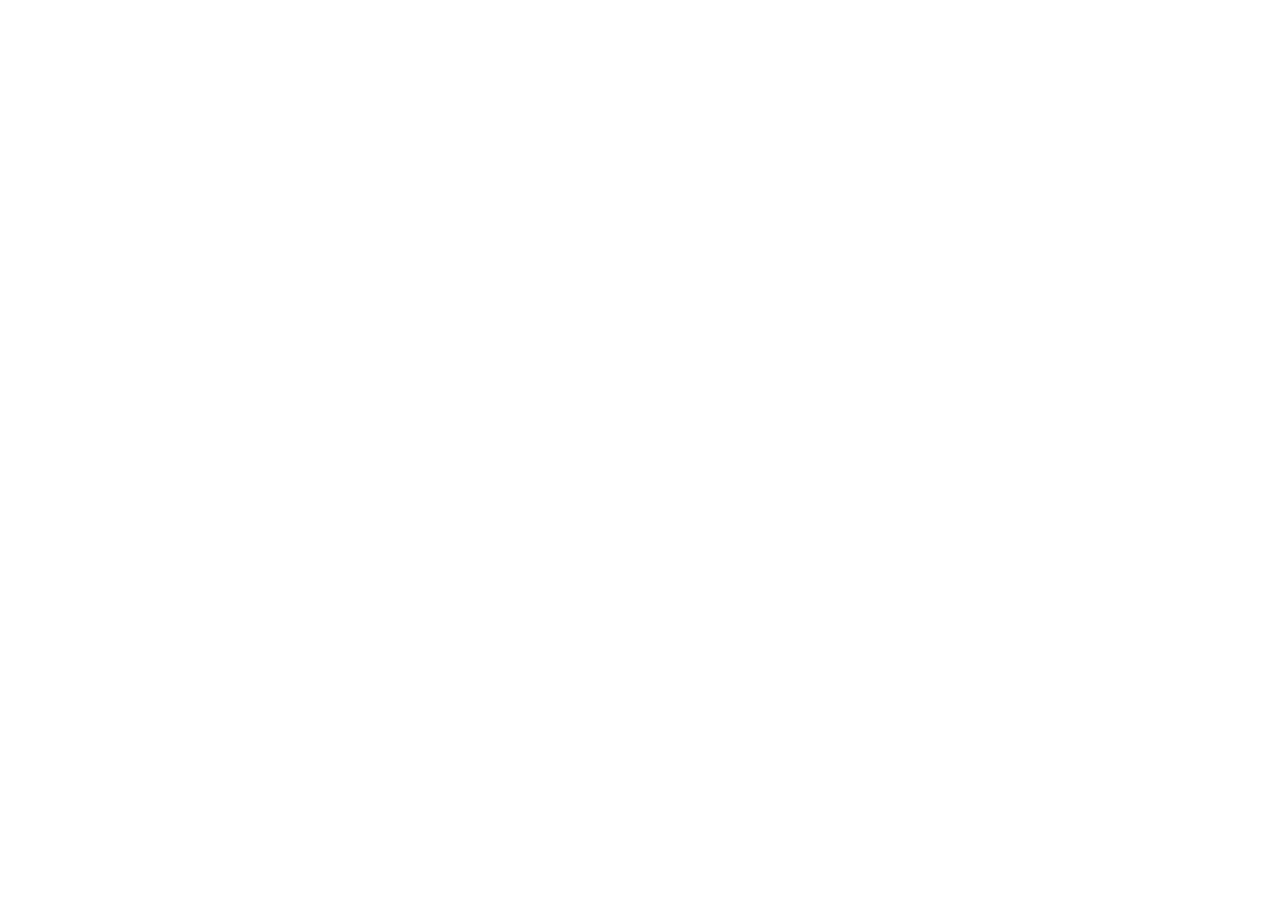
==== index.html @ 7a89df5d "Init : création du dépôt, arborescence des fichiers et structure HTML de base" ====
<!DOCTYPE html>
<html lang="fr">
<head>
<meta charset="UTF-8">
<meta name="viewport" content="width=device-width, initial-scale=1.0">
<title>AfriTalent — Accueil</title>
<!-- Bootstrap 5 via CDN : feuille de style -->
<link
href="https://cdn.jsdelivr.net/npm/bootstrap@5.3.0/dist/css/bootstrap.min.css"
rel="stylesheet">
<!-- Votre feuille de style personnelle -->
<link rel="stylesheet" href="css/style.css">
</head>
<body>
<!-- Le contenu de la page sera ajoute ici -->
<!-- Bootstrap 5 via CDN : script JavaScript -->
<script
src="https://cdn.jsdelivr.net/npm/bootstrap@5.3.0/dist/js/bootstrap.bundle.min.js
></script>

 <!-- Votre script JavaScript  -->
<script src="js/main.js"></script>
</body>
</html
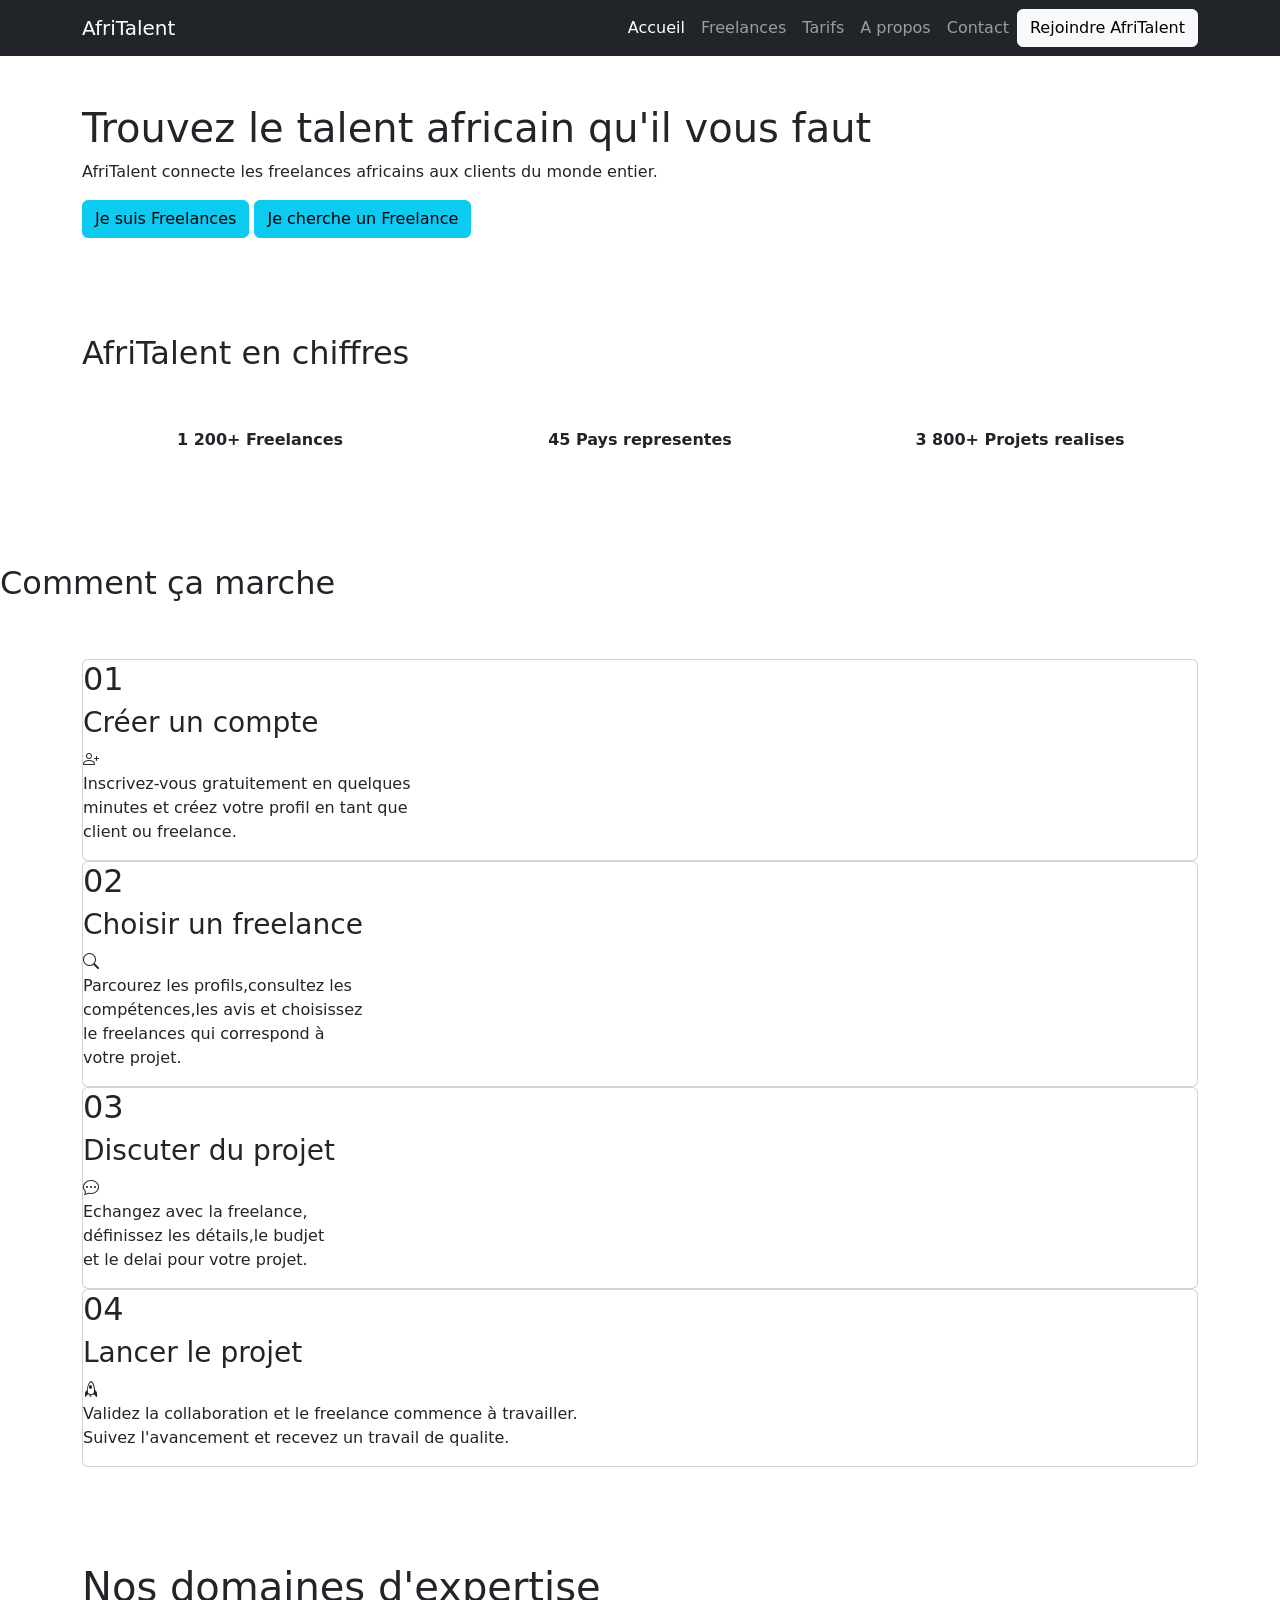
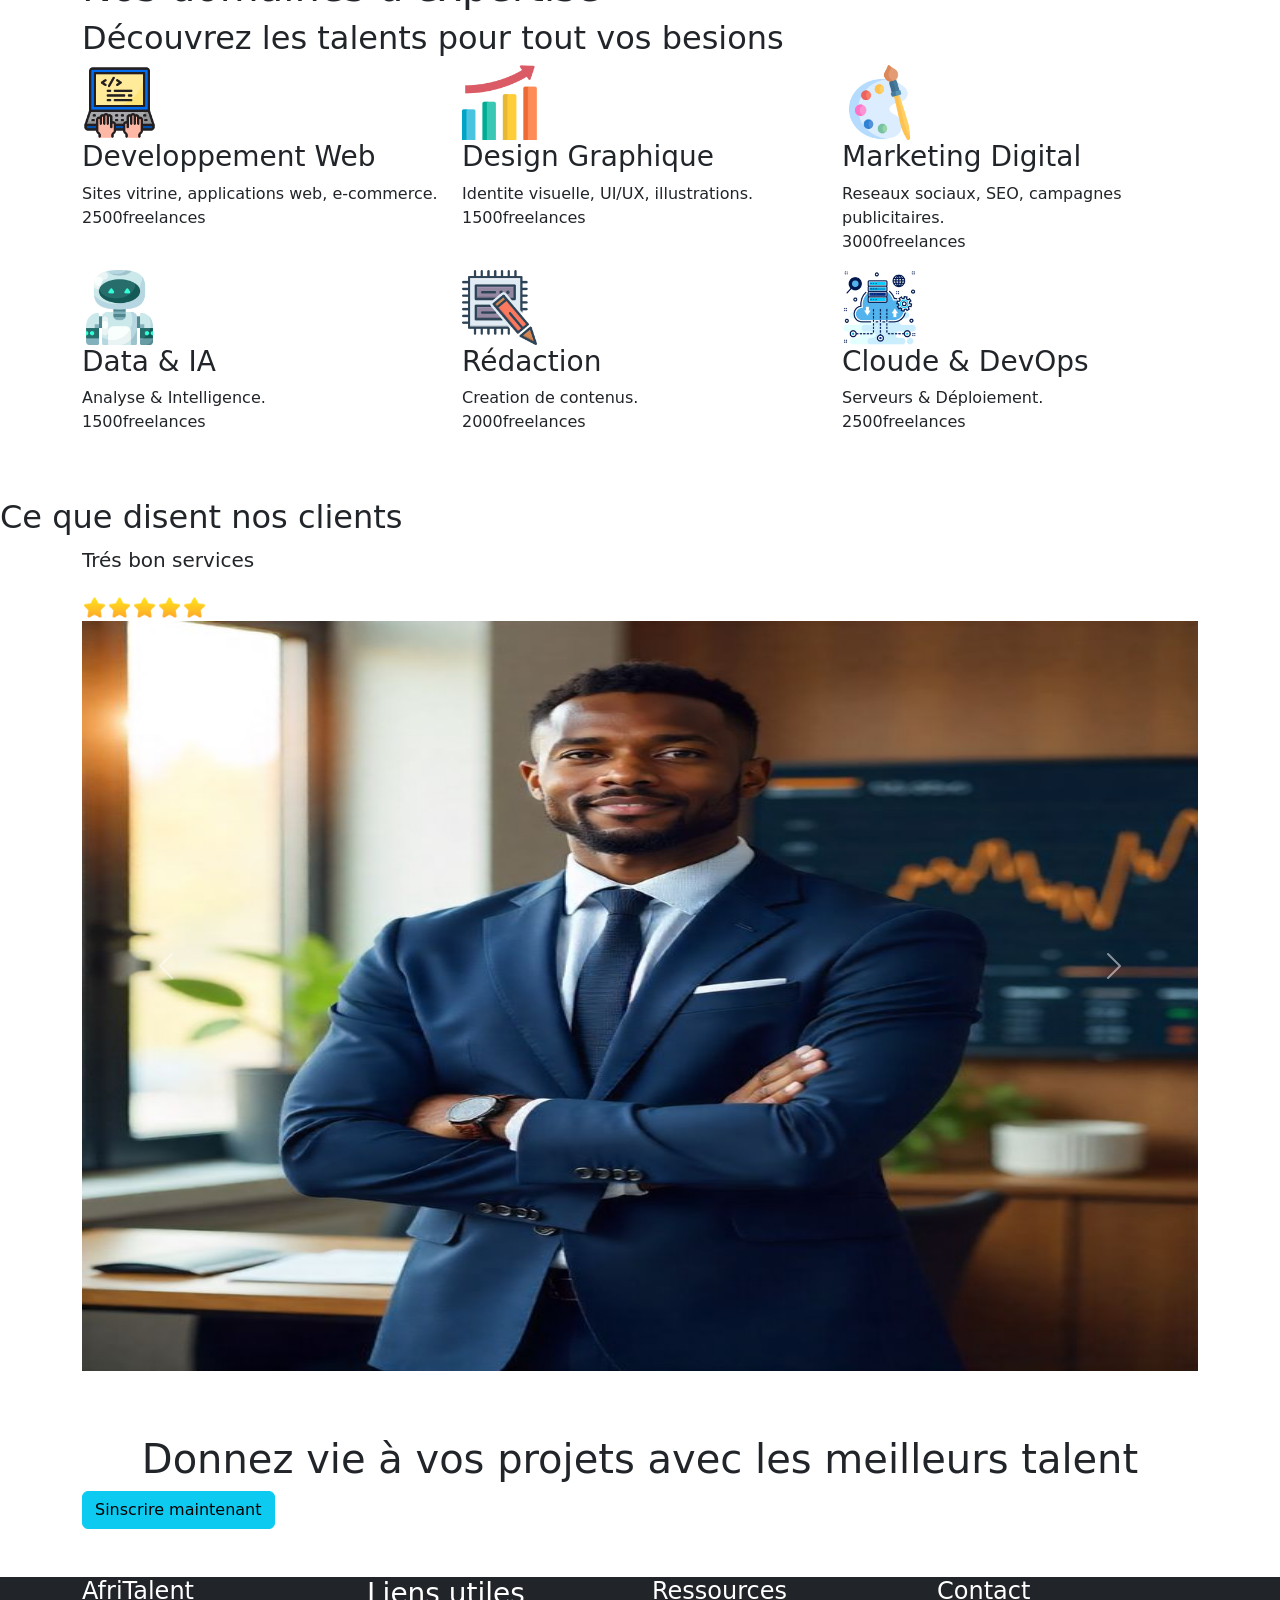
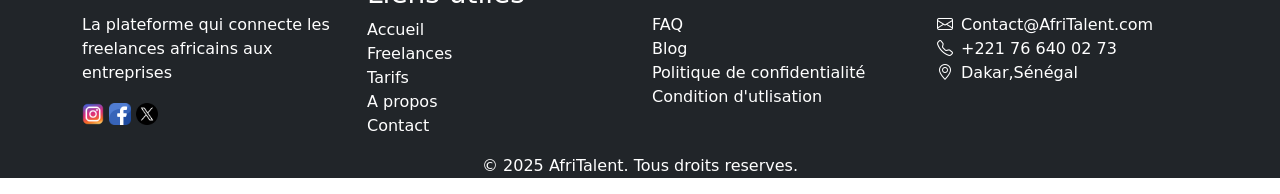
==== commit e87e1c22: "HTML : structure complète des 5 pages avec section et contenu texte" ====
--- a/index.html
+++ b/index.html
@@ -1,24 +1,235 @@
 <!DOCTYPE html>
 <html lang="fr">
+
 <head>
-<meta charset="UTF-8">
-<meta name="viewport" content="width=device-width, initial-scale=1.0">
-<title>AfriTalent — Accueil</title>
-<!-- Bootstrap 5 via CDN : feuille de style -->
-<link
-href="https://cdn.jsdelivr.net/npm/bootstrap@5.3.0/dist/css/bootstrap.min.css"
-rel="stylesheet">
-<!-- Votre feuille de style personnelle -->
-<link rel="stylesheet" href="css/style.css">
+    <link href="https://cdn.jsdelivr.net/npm/bootstrap-icons/font/bootstrap-icons.css" rel="stylesheet">
+    <meta charset="UTF-8">
+    <meta name="viewport" content="width=device-width, initial-scale=1.0">
+    <title>AfriTalent — Accueil</title>
+    <link rel="stylesheet" href="css/style.css">
+    <!-- Bootstrap 5 via CDN : feuille de style -->
+    <link href="https://cdn.jsdelivr.net/npm/bootstrap@5.3.0/dist/css/bootstrap.min.css" rel="stylesheet">
+    <!-- Votre feuille de style personnelle -->
+    <link rel="stylesheet" href="css/style.css">
 </head>
+
 <body>
-<!-- Le contenu de la page sera ajoute ici -->
-<!-- Bootstrap 5 via CDN : script JavaScript -->
-<script
-src="https://cdn.jsdelivr.net/npm/bootstrap@5.3.0/dist/js/bootstrap.bundle.min.js
-></script>
+    <!-- Le contenu de la page sera ajoute ici -->
+    <!-- Navigation Bootstrap commune a toutes les pages -->
+     <header>
+    <nav class="navbar navbar-expand-lg navbar-dark bg-dark">
+        <div class="container">
+            <a class="navbar-brand" href="index.html">AfriTalent</a>
+            <button class="navbar-toggler" type="button" data-bs-toggle="collapse" data-bs-target="#navMenu"
+                aria-controls="navMenu" aria-expanded="false" aria-label="Toggle navigation">
+                <span class="navbar-toggler-icon"></span>
+            </button>
+            <div class="collapse navbar-collapse" id="navMenu">
+                <ul class="navbar-nav ms-auto">
+                    <li class="nav-item"><a class="nav-link active" href="index.html">Accueil</a></li>
+                    <li class="nav-item"><a class="nav-link" href="freelances.html">Freelances</a></li>
+                    <li class="nav-item"><a class="nav-link" href="tarifs.html">Tarifs</a></li>
+                    <li class="nav-item"><a class="nav-link" href="about.html">A
+                            propos</a></li>
+                    <li class="nav-item"><a class="nav-link" href="contact.html">Contact</a></li>
+                </ul>
+                <a href="freelances.html" class="btn btn-light">Rejoindre AfriTalent</a>
+            </div>
+        </div>
+    </nav>
+    </header>
+    <!-- Contenu principal -->
+    <main>
+        <!-- Section Hero : accroche principale -->
+        <section id="hero">
+            <div class="container py-5">
+                <h1>Trouvez le talent africain qu'il vous faut</h1>
+                <p>AfriTalent connecte les freelances africains aux clients du
+                    monde entier.</p>
+                <a href="freelances.html" class="btn btn-info">Je suis Freelances</a>
+                <a href="freelances.html" class="btn btn-info">Je cherche un Freelance</a>
+            </div>
+            <div class="container py-5">
+                <h2>AfriTalent en chiffres</h2>
+                <div class="row text-center">
+                    <div class="col-md-4 py-5">
+                        <p><strong>1 200+ Freelances</strong></p>
+                    </div>
+                    <div class="col-md-4 py-5">
+                        <p><strong>45 Pays representes</strong></p>
+                    </div>
+                    <div class="col-md-4 py-5">
+                        <p><strong>3 800+ Projets realises</strong></p>
+                    </div>
+                </div>
+        </section>
+        <!-- section comment ça marche -->
+        <section>
+            <h2>Comment ça marche</h2>
+            <div class="container py-5">
+                <div class="bento">
+                    <div class="card card1">
+                        <h2>01</h2>
+                        <h3>Créer un compte</h3><i class="bi bi-person-plus"></i>
+                        <p>Inscrivez-vous gratuitement en quelques <br>
+                            minutes et créez votre profil en tant que <br>
+                            client ou freelance.</p>
+                    </div>
+                    <div class="card card2">
+                        <h2>02</h2>
+                        <h3>Choisir un freelance</h3><i class="bi bi-search"></i>
+                        <p>Parcourez les profils,consultez les <br>
+                            compétences,les avis et choisissez <br>
+                            le freelances qui correspond à <br>
+                            votre projet.</p>
+                    </div>
+                    <div class="card card3">
+                        <h2>03</h2>
+                        <h3>Discuter du projet</h3><i class="bi bi-chat-dots"></i>
+                        <p>Echangez avec la freelance, <br>
+                            définissez les détails,le budjet <br>
+                            et le delai pour votre projet.</p>
+                    </div>
+                    <div class="card card4">
+                        <h2>04</h2>
+                        <h3>Lancer le projet</h3><i class="bi bi-rocket"></i>
+                        <p>Validez la collaboration et le freelance commence à travailler. <br>
+                            Suivez l'avancement et recevez un travail de qualite.</p>
+                    </div>
+                </div>
+            </div>
+            </div>
+        </section>
+        <!-- Section Services -->
+        <section id="services">
+            <div class="container py-5">
+                <h1>Nos domaines d'expertise</h1>
+                <h2>Découvrez les talents pour tout vos besions</h2>
+                <div class="row">
+                    <div class="col-md-4">
+                        <img src="images/programmation.png" width="75" height="75" alt="">
+                        <h3>Developpement Web</h3>
+                        <p>Sites vitrine, applications web, e-commerce. <br>2500freelances</p>
+                    </div>
+                    <div class="col-md-4">
+                        <img src="images/en-hausse.png" 75" height="75" alt="">
+                        <h3>Design Graphique</h3>
+                        <p>Identite visuelle, UI/UX, illustrations. <br>1500freelances</p>
+                    </div>
+                    <div class="col-md-4">
+                        <img src="images/palette-de-couleurs.png" width="75" height="75" alt="">
+                        <h3>Marketing Digital</h3>
+                        <p>Reseaux sociaux, SEO, campagnes publicitaires. <br>3000freelances</p>
+                    </div>
+                    <div class="col-md-4">
+                        <img src="images/robot.png" width="75" height="75" alt="">
+                        <h3>Data & IA</h3>
+                        <p>Analyse & Intelligence. <br>1500freelances</p>
+                    </div>
+                    <div class="col-md-4">
+                        <img src="images/storage.png" width="75" height="75" alt="">
+                        <h3>Rédaction</h3>
+                        <p>Creation de contenus. <br>2000freelances</p>
+                    </div>
+                    <div class="col-md-4">
+                        <img src="images/upload.png" width="75" height="75" alt="">
+                        <h3>Cloude & DevOps</h3>
+                        <p>Serveurs & Déploiement. <br>2500freelances</p>
+                    </div>
+                </div>
+            </div>
+        </section>
+        <!-- Section Temoignages -->
+         <h2>Ce que disent nos clients</h2>
+         <section class="container" >
+         <div id="carouselExample" class="carousel slide">
+     <div class="carousel-inner">
+     <div class="carousel-item active">
+        <blockquote class="blockquote">
+                    <p>Trés bon services</p>
+                        <img src="etoile.png" width="25" height="25" alt=""><img src="etoile.png" width="25" height="25" alt=""><img src="etoile.png" width="25" height="25" alt=""><img src="etoile.png" width="25" height="25" alt=""><img src="etoile.png" width="25" height="25" alt="">
+      <img src="images//profil10.jpg" class="d-block w-100 " alt="..." height="750rem">
+    </div>
+    <div class="carousel-item">
+        <p>Trés bon services</p>
+                        <img src="etoile.png" width="25" height="25" alt=""><img src="etoile.png" width="25" height="25" alt=""><img src="etoile.png" width="25" height="25" alt=""><img src="etoile.png" width="25" height="25" alt=""><img src="etoile.png" width="25" height="25" alt="">
+      <img src="images/membre12.jpg" class="d-block w-100" alt="..." >
+    </div>
+    <div class="carousel-item">
+        <p>Trés bon services</p>
+                        <img src="etoile.png" width="25" height="25" alt=""><img src="etoile.png" width="25" height="25" alt=""><img src="etoile.png" width="25" height="25" alt=""><img src="etoile.png" width="25" height="25" alt=""><img src="etoile.png" width="25" height="25" alt="">
+      <img src="images/membre2.jpg" class="d-block w-100" alt="...">
+    </div>
+  </div>
+  <button class="carousel-control-prev" type="button" data-bs-target="#carouselExample" data-bs-slide="prev">
+    <span class="carousel-control-prev-icon" aria-hidden="true"></span>
+    <span class="visually-hidden">Previous</span>
+  </button>
+  <button class="carousel-control-next" type="button" data-bs-target="#carouselExample" data-bs-slide="next">
+    <span class="carousel-control-next-icon" aria-hidden="true"></span>
+    <span class="visually-hidden">Next</span>
+  </button>
+</div>
+</section>
+    
+        <!-- section cta -->
+        <section class="container py-5">
+            <h1 class="text-center">Donnez vie à vos projets avec les meilleurs talent</h1>
+            <a href="contact.html" class="btn btn-info">Sinscrire maintenant</a>
+        </section>
+        <!-- Pied de page -->
+        <footer class="bg-dark text-white">
+            <div class="container">
+                <div class="row">
+                    <div class="col-md-3 col-6">
+                        <h4>AfriTalent</h4>
+                        <p>La plateforme qui connecte les freelances africains aux entreprises</p>
+                        <a href="https://www.instagram.com/" target="_blank"><img src="images/instagram.png" width="22"
+                                height="22" alt=""></a>
+                        <a href="https://www.facebook.com/" target="_blank"><img src="images/facebook.png" width="22"
+                                height="22" alt=""></a>
+                        <a href="https://www.twitter/" target="_blank"><img src="images/twitter.png" width="22"
+                                height="22" alt=""></a>
+                    </div>
+                    <div class="col-md-3 col-6">
+                        <h3>Liens utiles</h3>
+                        <ul class="list-unstyled">
+                        <li class="nav-item"><a class="nav-link active" href="index.html">Accueil</a></li>
+                        <li class="nav-item"><a class="nav-link" href="freelances.html">Freelances</a></li>
+                        <li class="nav-item"><a class="nav-link" href="tarifs.html">Tarifs</a></li>
+                        <li class="nav-item"><a class="nav-link" href="about.html">A
+                                propos</a></li>
+                        <li class="nav-item"><a class="nav-link" href="contact.html">Contact</a></li>
+                        </ul>
+                    </div>
+                    <div class="col-md-3 col-6">
+                        <h4>Ressources</h4>
+                        <ul class="list-unstyled">
+                            <li><a class="nav-link" href="">FAQ</a></li>
+                            <li><a class="nav-link"  href="">Blog</a></li>
+                            <li><a class="nav-link" href="">Politique de confidentialité</a></li>
+                            <li><a class="nav-link" href="">Condition d'utlisation</a></li>
+                        </ul>
+                    </div>
+                    <div class="col-md-3 col-6 ">
+                        <h4>Contact</h4>
+                        <ul class="list-unstyled" >
+                            <li><a  class="nav-link "href="mailto:Contact@AfriTalent.com"><i class="bi bi-envelope me-2"></i>Contact@AfriTalent.com</a></li>
+                            <li><a  class="nav-link"href=""><i class="bi bi-telephone me-2"></i>+221 76 640 02 73</a></li>
+                            <p> <i class="bi bi-geo-alt me-2"></i>Dakar,Sénégal</p>
+                        </ul>
+                    </div>
+                </div>
+            </div>
+            <p class="text-center">&copy; 2025 AfriTalent. Tous droits reserves.</p>
+        </footer>
+        <!-- Bootstrap 5 via CDN : script JavaScript -->
+        <script src="https://cdn.jsdelivr.net/npm/bootstrap@5.3.0/dist/js/bootstrap.bundle.min.js
+"></script>
 
  <!-- Votre script JavaScript  -->
-<script src="js/main.js"></script>
+<script src=" js/main.js"></script>
+
 </body>
+
 </html
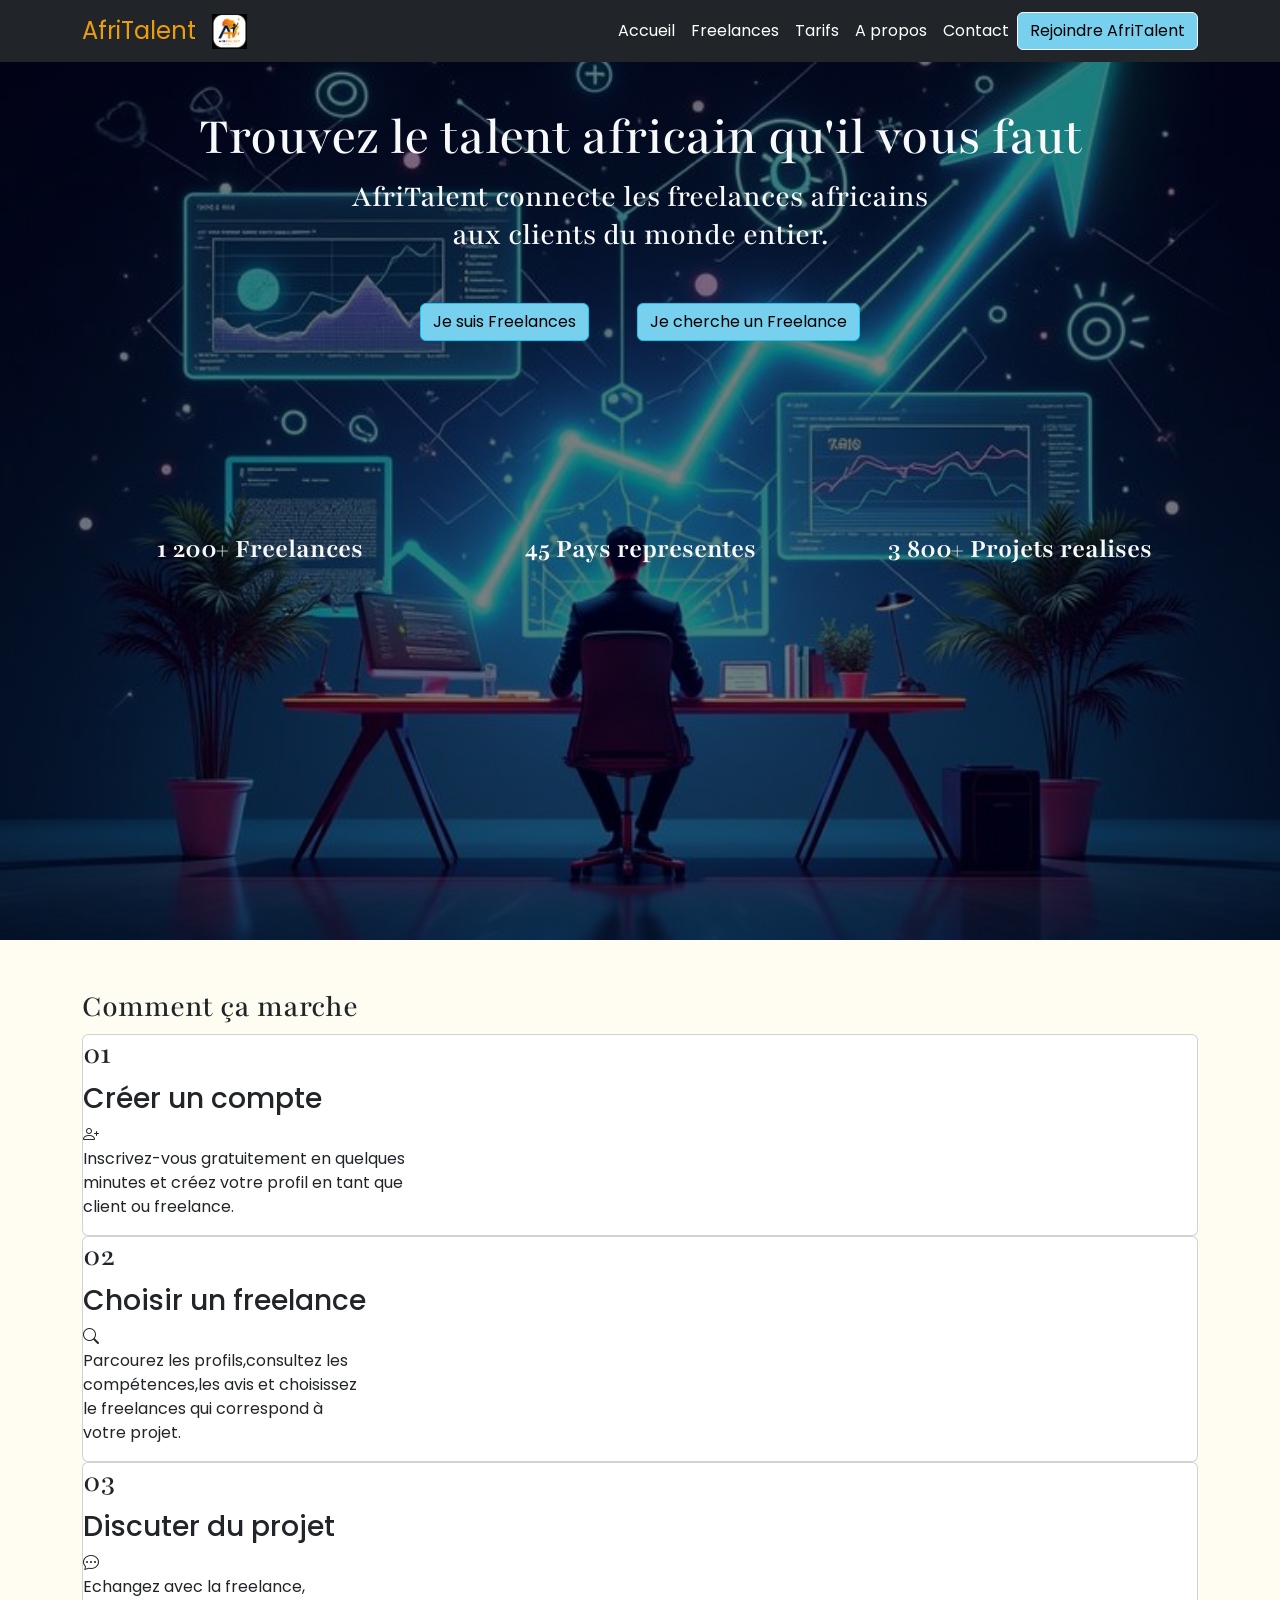
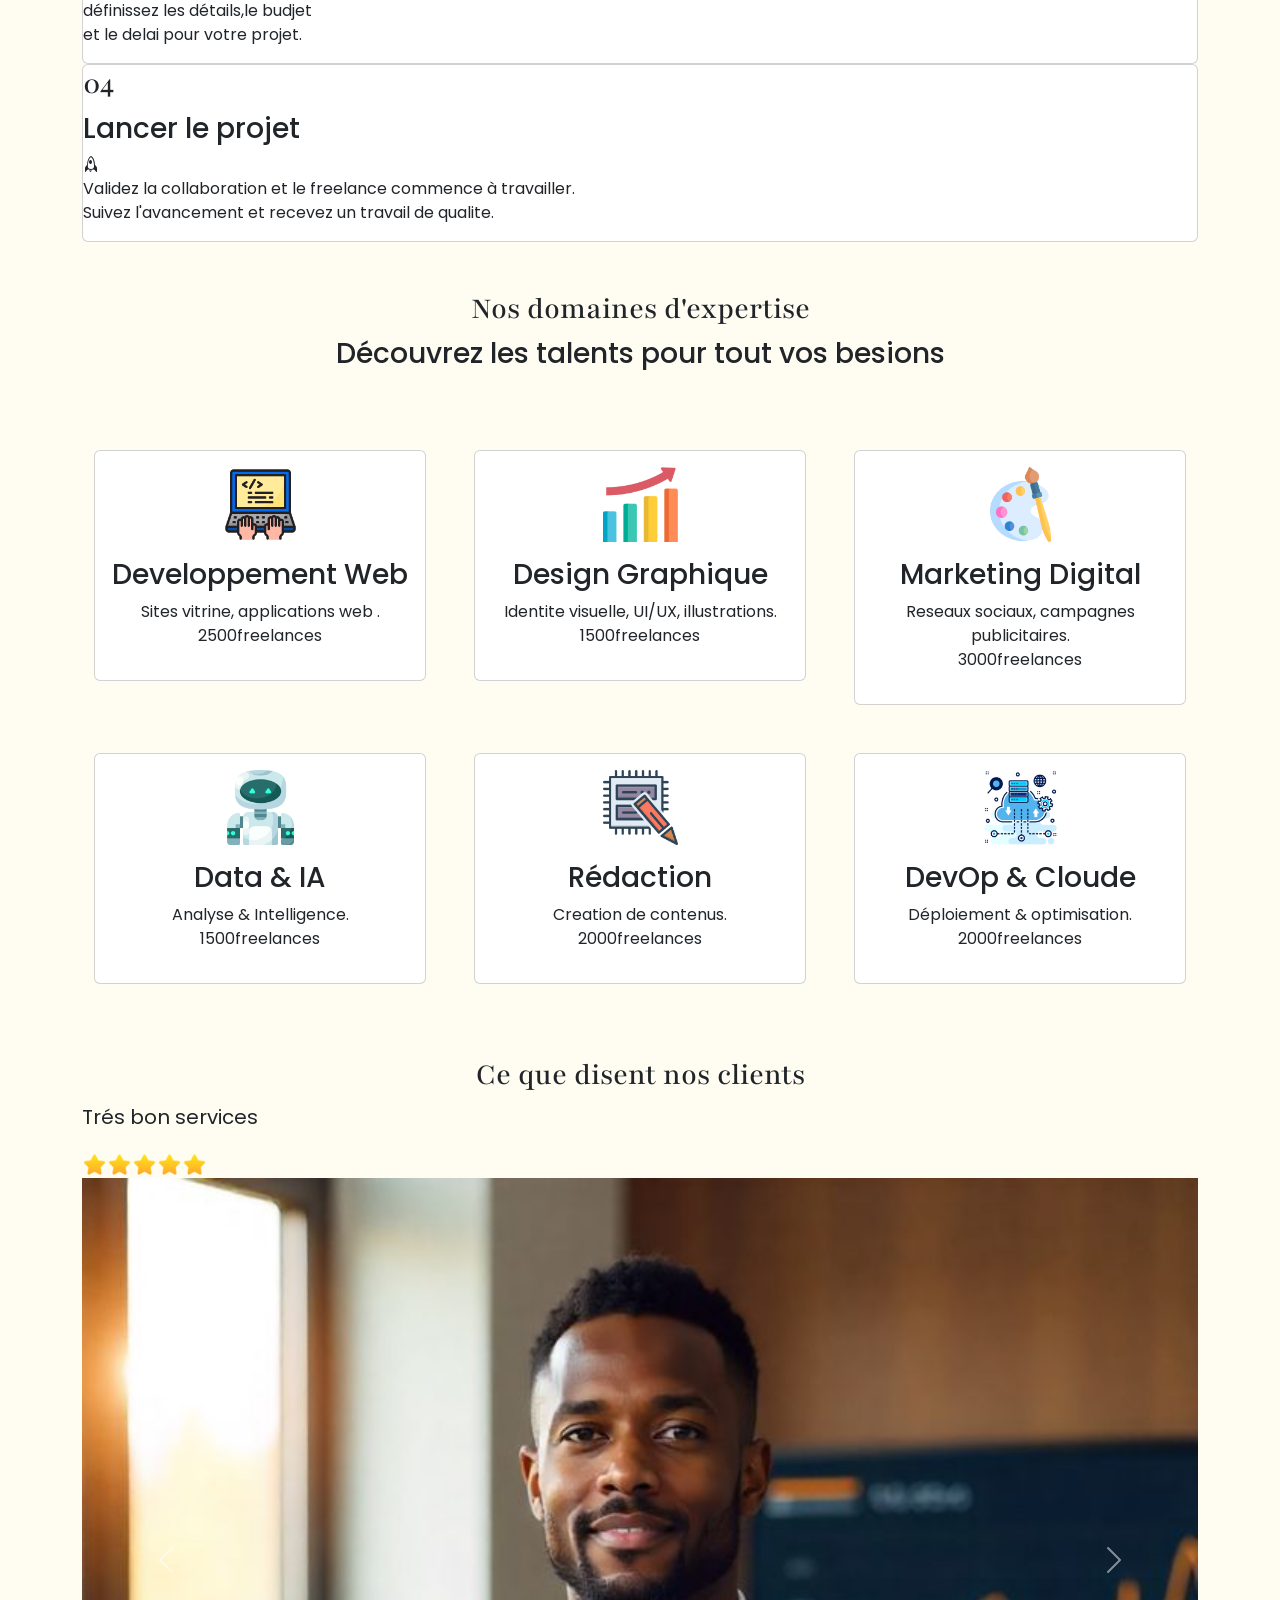
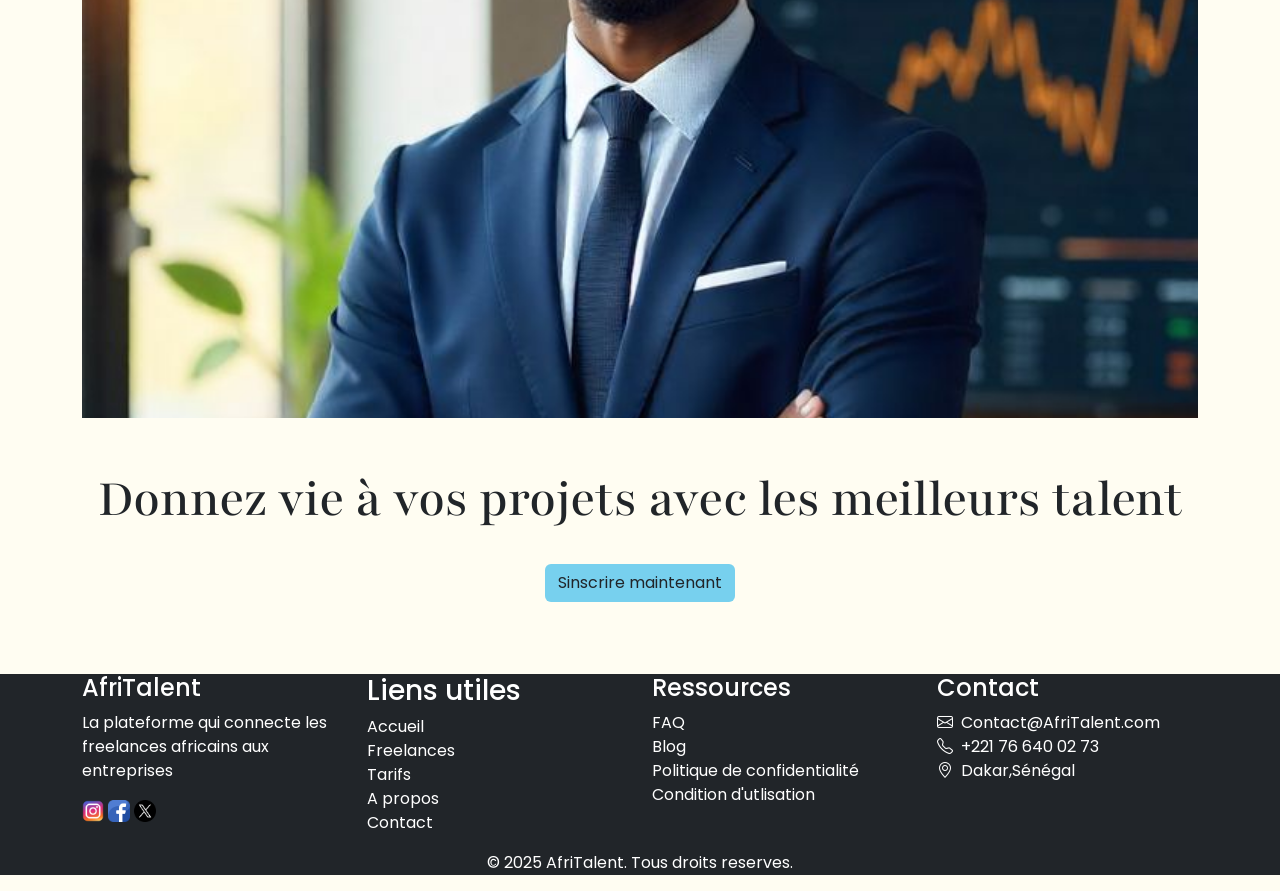
==== commit a2f45f50: "Ajout des variable root et amélioration du design" ====
--- a/index.html
+++ b/index.html
@@ -1,235 +1,370 @@
-<!DOCTYPE html>
+<!doctype html>
 <html lang="fr">
+  <head>
+    <link href="https://fonts.googleapis.com/css2?family=Poppins:wght@400;500;600;700&display=swap" rel="stylesheet">
+    <link rel="preconnect" href="https://fonts.googleapis.com" />
+    <link rel="preconnect" href="https://fonts.gstatic.com" crossorigin />
+    <link
+      href="https://fonts.googleapis.com/css2?family=Playfair+Display:ital,wght@0,400..900;1,400..900&family=Playfair:ital,opsz,wght@0,5..1200,300..900;1,5..1200,300..900&family=Poppins:ital,wght@0,100;0,200;0,300;0,400;0,500;0,600;0,700;0,800;0,900;1,100;1,200;1,300;1,400;1,500;1,600;1,700;1,800;1,900&display=swap"
+      rel="stylesheet"/>
+    <link href="https://fonts.googleapis.com/css2?family=Playfair:ital,opsz,wght@0,5..1200,300..900;1,5..1200,300..900&display=swap" rel="stylesheet">
+    <link
+      href="https://cdn.jsdelivr.net/npm/bootstrap-icons/font/bootstrap-icons.css"
+      rel="stylesheet"/>
+    
+    <meta charset="UTF-8" />
+    <meta name="viewport" content="width=device-width, initial-scale=1.0" />
+    <title>AfriTalent — Accueil</title>
+    <!-- Bootstrap 5 via CDN : feuille de style -->
+    <link
+      href="https://cdn.jsdelivr.net/npm/bootstrap@5.3.0/dist/css/bootstrap.min.css"
+      rel="stylesheet"/>
+    
+    <!-- Votre feuille de style personnelle -->
+    <link rel="stylesheet" href="js/css/style.css" />
+  </head>
 
-<head>
-    <link href="https://cdn.jsdelivr.net/npm/bootstrap-icons/font/bootstrap-icons.css" rel="stylesheet">
-    <meta charset="UTF-8">
-    <meta name="viewport" content="width=device-width, initial-scale=1.0">
-    <title>AfriTalent — Accueil</title>
-    <link rel="stylesheet" href="css/style.css">
-    <!-- Bootstrap 5 via CDN : feuille de style -->
-    <link href="https://cdn.jsdelivr.net/npm/bootstrap@5.3.0/dist/css/bootstrap.min.css" rel="stylesheet">
-    <!-- Votre feuille de style personnelle -->
-    <link rel="stylesheet" href="css/style.css">
-</head>
-
-<body>
+  <body>
     <!-- Le contenu de la page sera ajoute ici -->
     <!-- Navigation Bootstrap commune a toutes les pages -->
-     <header>
-    <nav class="navbar navbar-expand-lg navbar-dark bg-dark">
+    <header>
+      <nav class="navbar navbar-expand-lg navbar-dark bg-dark">
         <div class="container">
-            <a class="navbar-brand" href="index.html">AfriTalent</a>
-            <button class="navbar-toggler" type="button" data-bs-toggle="collapse" data-bs-target="#navMenu"
-                aria-controls="navMenu" aria-expanded="false" aria-label="Toggle navigation">
-                <span class="navbar-toggler-icon"></span>
-            </button>
-            <div class="collapse navbar-collapse" id="navMenu">
-                <ul class="navbar-nav ms-auto">
-                    <li class="nav-item"><a class="nav-link active" href="index.html">Accueil</a></li>
-                    <li class="nav-item"><a class="nav-link" href="freelances.html">Freelances</a></li>
-                    <li class="nav-item"><a class="nav-link" href="tarifs.html">Tarifs</a></li>
-                    <li class="nav-item"><a class="nav-link" href="about.html">A
-                            propos</a></li>
-                    <li class="nav-item"><a class="nav-link" href="contact.html">Contact</a></li>
-                </ul>
-                <a href="freelances.html" class="btn btn-light">Rejoindre AfriTalent</a>
-            </div>
-        </div>
-    </nav>
+          <a class="navbar-brand" href="index.html">AfriTalent</a>
+          <img src="images/logo.jpeg" alt="" height="35px" width="35px">
+          <button
+            class="navbar-toggler"
+            type="button"
+            data-bs-toggle="collapse"
+            data-bs-target="#navMenu"
+            aria-controls="navMenu"
+            aria-expanded="false"
+            aria-label="Toggle navigation"
+          >
+            <span class="navbar-toggler-icon"></span>
+          </button>
+          <div class="collapse navbar-collapse" id="navMenu">
+            <ul class="navbar-nav ms-auto">
+              <li class="nav-item">
+                <a class="nav-link active" href="index.html">Accueil</a>
+              </li>
+              <li class="nav-item">
+                <a class="nav-link active" href="freelances.html">Freelances</a>
+              </li>
+              <li class="nav-item">
+                <a class="nav-link active" href="tarifs.html">Tarifs</a>
+              </li>
+              <li class="nav-item">
+                <a class="nav-link active" href="about.html">A propos</a>
+              </li>
+              <li class="nav-item">
+                <a class="nav-link active" href="contact.html">Contact</a>
+              </li>
+            </ul>
+            <a href="freelances.html" class="btn btn-light"
+              >Rejoindre AfriTalent</a
+            >
+          </div>
+        </div>
+      </nav>
     </header>
     <!-- Contenu principal -->
-    <main>
-        <!-- Section Hero : accroche principale -->
-        <section id="hero">
-            <div class="container py-5">
-                <h1>Trouvez le talent africain qu'il vous faut</h1>
-                <p>AfriTalent connecte les freelances africains aux clients du
-                    monde entier.</p>
-                <a href="freelances.html" class="btn btn-info">Je suis Freelances</a>
-                <a href="freelances.html" class="btn btn-info">Je cherche un Freelance</a>
-            </div>
-            <div class="container py-5">
-                <h2>AfriTalent en chiffres</h2>
-                <div class="row text-center">
-                    <div class="col-md-4 py-5">
-                        <p><strong>1 200+ Freelances</strong></p>
-                    </div>
-                    <div class="col-md-4 py-5">
-                        <p><strong>45 Pays representes</strong></p>
-                    </div>
-                    <div class="col-md-4 py-5">
-                        <p><strong>3 800+ Projets realises</strong></p>
-                    </div>
-                </div>
-        </section>
-        <!-- section comment ça marche -->
-        <section>
-            <h2>Comment ça marche</h2>
-            <div class="container py-5">
-                <div class="bento">
-                    <div class="card card1">
-                        <h2>01</h2>
-                        <h3>Créer un compte</h3><i class="bi bi-person-plus"></i>
-                        <p>Inscrivez-vous gratuitement en quelques <br>
-                            minutes et créez votre profil en tant que <br>
-                            client ou freelance.</p>
-                    </div>
-                    <div class="card card2">
-                        <h2>02</h2>
-                        <h3>Choisir un freelance</h3><i class="bi bi-search"></i>
-                        <p>Parcourez les profils,consultez les <br>
-                            compétences,les avis et choisissez <br>
-                            le freelances qui correspond à <br>
-                            votre projet.</p>
-                    </div>
-                    <div class="card card3">
-                        <h2>03</h2>
-                        <h3>Discuter du projet</h3><i class="bi bi-chat-dots"></i>
-                        <p>Echangez avec la freelance, <br>
-                            définissez les détails,le budjet <br>
-                            et le delai pour votre projet.</p>
-                    </div>
-                    <div class="card card4">
-                        <h2>04</h2>
-                        <h3>Lancer le projet</h3><i class="bi bi-rocket"></i>
-                        <p>Validez la collaboration et le freelance commence à travailler. <br>
-                            Suivez l'avancement et recevez un travail de qualite.</p>
-                    </div>
-                </div>
-            </div>
-            </div>
-        </section>
-        <!-- Section Services -->
-        <section id="services">
-            <div class="container py-5">
-                <h1>Nos domaines d'expertise</h1>
-                <h2>Découvrez les talents pour tout vos besions</h2>
-                <div class="row">
-                    <div class="col-md-4">
-                        <img src="images/programmation.png" width="75" height="75" alt="">
-                        <h3>Developpement Web</h3>
-                        <p>Sites vitrine, applications web, e-commerce. <br>2500freelances</p>
-                    </div>
-                    <div class="col-md-4">
-                        <img src="images/en-hausse.png" 75" height="75" alt="">
-                        <h3>Design Graphique</h3>
+    <main class="hero1 py-5">
+      <div class="container">
+        <h1 class="text-center mt-3">Trouvez le talent africain qu'il vous faut</h1>
+        <h2 class="text-center ">
+          AfriTalent connecte les freelances africains <br />
+          aux clients du monde entier.
+        </h2>
+        <div class="d-flex justify-content-center gap-5 mt-5">
+          <a href="freelances.html" class="btn btn-info">Je suis Freelances</a>
+          <a href="freelances.html" class="btn btn-info"
+            >Je cherche un Freelance</a>
+        </div>
+      </div>
+      <div class="container mt-5 py-5">
+        <div class="row text-center fictif">
+          <div class="col-md-4 py-5 mt-5">
+            <h3><strong>1 200+ Freelances</strong></h3>
+          </div>
+          <div class="col-md-4 py-5 mt-5">
+            <h3><strong>45 Pays representes</strong></h3>
+          </div>
+          <div class="col-md-4 py-5 mt-5">
+            <h3><strong>3 800+ Projets realises</strong></h3>
+          </div>
+        </div>
+      </div>
+    </main>
+    <!-- section comment ça marche -->
+    <section class="container py-5 ">
+      <h2>Comment ça marche</h2>
+        <div class="bento">
+          <div class="card card1">
+            <h2>01</h2>
+            <h3>Créer un compte</h3>
+            <i class="bi bi-person-plus"></i>
+            <p>
+              Inscrivez-vous gratuitement en quelques <br />
+              minutes et créez votre profil en tant que <br />
+              client ou freelance.
+            </p>
+          </div>
+          <div class="card card2">
+            <h2>02</h2>
+            <h3>Choisir un freelance</h3>
+            <i class="bi bi-search"></i>
+            <p>
+              Parcourez les profils,consultez les <br />
+              compétences,les avis et choisissez <br />
+              le freelances qui correspond à <br />
+              votre projet.
+            </p>
+          </div>
+          <div class="card card3">
+            <h2>03</h2>
+            <h3>Discuter du projet</h3>
+            <i class="bi bi-chat-dots"></i>
+            <p>
+              Echangez avec la freelance, <br />
+              définissez les détails,le budjet <br />
+              et le delai pour votre projet.
+            </p>
+          </div>
+          <div class="card card4">
+            <h2>04</h2>
+            <h3>Lancer le projet</h3>
+            <i class="bi bi-rocket"></i>
+            <p>
+              Validez la collaboration et le freelance commence à travailler.
+              <br />
+              Suivez l'avancement et recevez un travail de qualite.
+            </p>
+          </div>
+        </div>
+    </section>
+    <!-- Section Services -->
+     <section id="services">
+            <div class="container">
+                <h2 class="text-center">Nos domaines d'expertise</h2>
+                <h3 class="text-center">Découvrez les talents pour tout vos besions</h3>
+                <div class="row py-5">
+                    <div class="col-md-4 p-4 ">
+                        <div class="card text-center">
+                          <img src="images/programmation.png"  alt="" class="mx-auto d-block mt-3">
+                        <div class="card-body">
+                          <h3>Developpement Web</h3>
+                        <p>Sites vitrine, applications web  . <br>2500freelances</p>
+                        </div>
+                        </div>
+                    </div>
+                    <div class="col-md-4 p-4">
+                        <div class="card text-center">
+                          <img src="images/en-hausse.png" alt="" class="mx-auto d-block mt-3">
+                        <div class="card-body">
+                          <h3>Design Graphique</h3>
                         <p>Identite visuelle, UI/UX, illustrations. <br>1500freelances</p>
-                    </div>
-                    <div class="col-md-4">
-                        <img src="images/palette-de-couleurs.png" width="75" height="75" alt="">
-                        <h3>Marketing Digital</h3>
-                        <p>Reseaux sociaux, SEO, campagnes publicitaires. <br>3000freelances</p>
-                    </div>
-                    <div class="col-md-4">
-                        <img src="images/robot.png" width="75" height="75" alt="">
-                        <h3>Data & IA</h3>
+                        </div>
+                        </div>
+                    </div>
+                    <div class="col-md-4 p-4">
+                        <div class="card text-center">
+                          <img src="images/palette-de-couleurs.png"  alt="" class="mx-auto d-block mt-3">
+                       <div class="card-body">
+                         <h3>Marketing Digital</h3>
+                        <p>Reseaux sociaux, campagnes publicitaires. <br>3000freelances</p>
+                       </div>
+                        </div>
+                    </div>
+                    <div class="col-md-4 p-4">
+                        <div class="card text-center">
+                          <img src="images/robot.png"  alt="" class="mx-auto d-block mt-3">
+                        <div class="card-body">
+                          <h3>Data & IA</h3>
                         <p>Analyse & Intelligence. <br>1500freelances</p>
-                    </div>
-                    <div class="col-md-4">
-                        <img src="images/storage.png" width="75" height="75" alt="">
-                        <h3>Rédaction</h3>
+                        </div>
+                        </div>
+                    </div>
+                    <div class="col-md-4 p-4">
+                        <div class="card text-center">
+                          <img src="images/storage.png" alt="" class="mx-auto d-block mt-3">
+                        <div class="card-body">
+                          <h3>Rédaction</h3>
                         <p>Creation de contenus. <br>2000freelances</p>
-                    </div>
-                    <div class="col-md-4">
-                        <img src="images/upload.png" width="75" height="75" alt="">
-                        <h3>Cloude & DevOps</h3>
-                        <p>Serveurs & Déploiement. <br>2500freelances</p>
+                        </div>
+                        </div>
+                    </div>
+                    <div class="col-md-4 p-4">
+                        <div class="card text-center">
+                          <img src="images/upload.png"  alt="" class="mx-auto d-block mt-3">
+                        <div class="card-body">
+                          <h3>DevOp & Cloude</h3>
+                        <p>Déploiement & optimisation. <br>2000freelances</p>
+                        </div>
+                        </div>
                     </div>
                 </div>
             </div>
         </section>
-        <!-- Section Temoignages -->
-         <h2>Ce que disent nos clients</h2>
-         <section class="container" >
-         <div id="carouselExample" class="carousel slide">
-     <div class="carousel-inner">
-     <div class="carousel-item active">
-        <blockquote class="blockquote">
-                    <p>Trés bon services</p>
-                        <img src="etoile.png" width="25" height="25" alt=""><img src="etoile.png" width="25" height="25" alt=""><img src="etoile.png" width="25" height="25" alt=""><img src="etoile.png" width="25" height="25" alt=""><img src="etoile.png" width="25" height="25" alt="">
-      <img src="images//profil10.jpg" class="d-block w-100 " alt="..." height="750rem">
-    </div>
-    <div class="carousel-item">
-        <p>Trés bon services</p>
-                        <img src="etoile.png" width="25" height="25" alt=""><img src="etoile.png" width="25" height="25" alt=""><img src="etoile.png" width="25" height="25" alt=""><img src="etoile.png" width="25" height="25" alt=""><img src="etoile.png" width="25" height="25" alt="">
-      <img src="images/membre12.jpg" class="d-block w-100" alt="..." >
-    </div>
-    <div class="carousel-item">
-        <p>Trés bon services</p>
-                        <img src="etoile.png" width="25" height="25" alt=""><img src="etoile.png" width="25" height="25" alt=""><img src="etoile.png" width="25" height="25" alt=""><img src="etoile.png" width="25" height="25" alt=""><img src="etoile.png" width="25" height="25" alt="">
-      <img src="images/membre2.jpg" class="d-block w-100" alt="...">
-    </div>
-  </div>
-  <button class="carousel-control-prev" type="button" data-bs-target="#carouselExample" data-bs-slide="prev">
-    <span class="carousel-control-prev-icon" aria-hidden="true"></span>
-    <span class="visually-hidden">Previous</span>
-  </button>
-  <button class="carousel-control-next" type="button" data-bs-target="#carouselExample" data-bs-slide="next">
-    <span class="carousel-control-next-icon" aria-hidden="true"></span>
-    <span class="visually-hidden">Next</span>
-  </button>
-</div>
-</section>
-    
-        <!-- section cta -->
-        <section class="container py-5">
-            <h1 class="text-center">Donnez vie à vos projets avec les meilleurs talent</h1>
-            <a href="contact.html" class="btn btn-info">Sinscrire maintenant</a>
-        </section>
-        <!-- Pied de page -->
-        <footer class="bg-dark text-white">
-            <div class="container">
-                <div class="row">
-                    <div class="col-md-3 col-6">
-                        <h4>AfriTalent</h4>
-                        <p>La plateforme qui connecte les freelances africains aux entreprises</p>
-                        <a href="https://www.instagram.com/" target="_blank"><img src="images/instagram.png" width="22"
-                                height="22" alt=""></a>
-                        <a href="https://www.facebook.com/" target="_blank"><img src="images/facebook.png" width="22"
-                                height="22" alt=""></a>
-                        <a href="https://www.twitter/" target="_blank"><img src="images/twitter.png" width="22"
-                                height="22" alt=""></a>
-                    </div>
-                    <div class="col-md-3 col-6">
-                        <h3>Liens utiles</h3>
-                        <ul class="list-unstyled">
-                        <li class="nav-item"><a class="nav-link active" href="index.html">Accueil</a></li>
-                        <li class="nav-item"><a class="nav-link" href="freelances.html">Freelances</a></li>
-                        <li class="nav-item"><a class="nav-link" href="tarifs.html">Tarifs</a></li>
-                        <li class="nav-item"><a class="nav-link" href="about.html">A
-                                propos</a></li>
-                        <li class="nav-item"><a class="nav-link" href="contact.html">Contact</a></li>
-                        </ul>
-                    </div>
-                    <div class="col-md-3 col-6">
-                        <h4>Ressources</h4>
-                        <ul class="list-unstyled">
-                            <li><a class="nav-link" href="">FAQ</a></li>
-                            <li><a class="nav-link"  href="">Blog</a></li>
-                            <li><a class="nav-link" href="">Politique de confidentialité</a></li>
-                            <li><a class="nav-link" href="">Condition d'utlisation</a></li>
-                        </ul>
-                    </div>
-                    <div class="col-md-3 col-6 ">
-                        <h4>Contact</h4>
-                        <ul class="list-unstyled" >
-                            <li><a  class="nav-link "href="mailto:Contact@AfriTalent.com"><i class="bi bi-envelope me-2"></i>Contact@AfriTalent.com</a></li>
-                            <li><a  class="nav-link"href=""><i class="bi bi-telephone me-2"></i>+221 76 640 02 73</a></li>
-                            <p> <i class="bi bi-geo-alt me-2"></i>Dakar,Sénégal</p>
-                        </ul>
-                    </div>
-                </div>
-            </div>
-            <p class="text-center">&copy; 2025 AfriTalent. Tous droits reserves.</p>
-        </footer>
-        <!-- Bootstrap 5 via CDN : script JavaScript -->
-        <script src="https://cdn.jsdelivr.net/npm/bootstrap@5.3.0/dist/js/bootstrap.bundle.min.js
-"></script>
+    <!-- Section Temoignages -->
+    <section class="container">
+      <h2 class="text-center">Ce que disent nos clients</h2>
+      <div id="carouselExample" class="carousel slide">
+        <div class="carousel-inner">
+          <div class="carousel-item active">
+            <blockquote class="blockquote">
+              <p>Trés bon services</p>
+               <img src="./images/etoile.png"  width="25" height="25" alt="" /><img
+              src="./images/etoile.png"
+              width="25"
+              height="25"
+              alt=""
+            /><img src="./images/etoile.png" width="25" height="25" alt="" /><img
+              src="./images/etoile.png"
+              width="25"
+              height="25"
+              alt=""
+            /><img src="./images/etoile.png" width="25" height="25" alt="" />
+              <img src="images//profil10.jpg" class="d-block w-100" alt="..." />
+            </blockquote>
+          </div>
+          <div class="carousel-item">
+            <p>Trés bon services</p>
+            <img src="./images/etoile.png" width="25" height="25" alt="" /><img
+              src="./images/etoile.png"
+              width="25"
+              height="25"
+              alt=""
+            /><img src="./images/etoile.png" width="25" height="25" alt="" /><img
+              src="./images/etoile.png"
+              width="25"
+              height="25"
+              alt=""
+            /><img src="./images/etoile.png" width="25" height="25" alt="" />
+            <img src="images/membre12.jpg" class="d-block w-100" alt="..." />
+          </div>
+          <div class="carousel-item">
+            <p>Trés bon services</p>
+            <img src="./images/etoile.png" width="25" height="25" alt="" /><img
+              src="./images/etoile.png"
+              width="25"
+              height="25"
+              alt=""
+            /><img src="./images/etoile.png" width="25" height="25" alt="" /><img
+              src="./images/etoile.png"
+              width="25"
+              height="25"
+              alt=""
+            /><img src="./images/etoile.png" width="25" height="25" alt="" />
+            <img src="images/membre2.jpg" class="d-block w-100" alt="..." />
+          </div>
+        </div>
+        <button
+          class="carousel-control-prev"
+          type="button"
+          data-bs-target="#carouselExample"
+          data-bs-slide="prev"
+        >
+          <span class="carousel-control-prev-icon" aria-hidden="true"></span>
+          <span class="visually-hidden">Previous</span>
+        </button>
+        <button
+          class="carousel-control-next"
+          type="button"
+          data-bs-target="#carouselExample"
+          data-bs-slide="next"
+        >
+          <span class="carousel-control-next-icon" aria-hidden="true"></span>
+          <span class="visually-hidden">Next</span>
+        </button>
+      </div>
+    </section>
 
- <!-- Votre script JavaScript  -->
-<script src=" js/main.js"></script>
+    <!-- section cta -->
+    <section class="container py-5">
+      <h1 class="text-center">
+        Donnez vie à vos projets avec les meilleurs talent
+      </h1>
+      <div class="text-center p-4">
+        <a href="contact.html" class="btn btn-outline">Sinscrire maintenant</a>
+      </div>
+    </section>
+    <!-- Pied de page -->
+    <footer class="bg-dark text-white">
+      <div class="container">
+        <div class="row">
+          <div class="col-md-3 col-6">
+            <h4>AfriTalent</h4>
+            <p>
+              La plateforme qui connecte les freelances africains aux
+              entreprises
+            </p>
+            <a href="https://www.instagram.com/" target="_blank"
+              ><img src="images/instagram.png" width="22" height="22" alt=""
+            /></a>
+            <a href="https://www.facebook.com/" target="_blank"
+              ><img src="images/facebook.png" width="22" height="22" alt=""
+            /></a>
+            <a href="https://www.twitter/" target="_blank"
+              ><img src="images/twitter.png" width="22" height="22" alt=""
+            /></a>
+          </div>
+          <div class="col-md-3 col-6">
+            <h3>Liens utiles</h3>
+            <ul class="list-unstyled">
+              <li class="nav-item">
+                <a class="nav-link active" href="index.html">Accueil</a>
+              </li>
+              <li class="nav-item">
+                <a class="nav-link" href="freelances.html">Freelances</a>
+              </li>
+              <li class="nav-item">
+                <a class="nav-link" href="tarifs.html">Tarifs</a>
+              </li>
+              <li class="nav-item">
+                <a class="nav-link" href="about.html">A propos</a>
+              </li>
+              <li class="nav-item">
+                <a class="nav-link" href="contact.html">Contact</a>
+              </li>
+            </ul>
+          </div>
+          <div class="col-md-3 col-6">
+            <h4>Ressources</h4>
+            <ul class="list-unstyled">
+              <li><a class="nav-link" href="">FAQ</a></li>
+              <li><a class="nav-link" href="">Blog</a></li>
+              <li>
+                <a class="nav-link" href="">Politique de confidentialité</a>
+              </li>
+              <li><a class="nav-link" href="">Condition d'utlisation</a></li>
+            </ul>
+          </div>
+          <div class="col-md-3 col-6">
+            <h4>Contact</h4>
+            <ul class="list-unstyled">
+              <li>
+                <a class="nav-link" href="mailto:Contact@AfriTalent.com"
+                  ><i class="bi bi-envelope me-2"></i>Contact@AfriTalent.com</a
+                >
+              </li>
+              <li>
+                <a class="nav-link" href=""
+                  ><i class="bi bi-telephone me-2"></i>+221 76 640 02 73</a
+                >
+              </li>
+              <i class="bi bi-geo-alt me-2"></i
+              >Dakar,Sénégal
+            </ul>
+          </div>
+        </div>
+      </div>
+      <p class="text-center">&copy; 2025 AfriTalent. Tous droits reserves.</p>
+    </footer>
+    <!-- Bootstrap 5 via CDN : script JavaScript -->
+    <script src="https://cdn.jsdelivr.net/npm/bootstrap@5.3.0/dist/js/bootstrap.bundle.min.js"></script>
 
-</body>
-
-</html+    <!-- Votre script JavaScript  -->
+    <script src=" js/main.js"></script>
+  </body>
+</html>
--- a/js/css/style.css
+++ b/js/css/style.css
@@ -0,0 +1,94 @@
+*{
+    margin: 0;
+    padding: 0;
+    box-sizing: border-box;
+}
+header{
+   top:0;
+   position:   fixed;
+   width: 100%; 
+   z-index: 9;
+   background-color: #3873cc;
+
+ }
+ 
+:root{
+  --lighblue:hsl(195, 78%, 70%);
+  --primary: #3873cc;
+  --warning:  #eb9b07f1;
+  --success: #198754;
+  --danger: #dc3545;
+  --light: #f8f9fa;
+  --dark: #212529; 
+  
+  --font-family-tire:"Playfair", serif;
+  --font-family-body:'poppins' ,sans-serif;
+
+  --space-sm: 10px;
+  --space-md: 20px;
+  --space-lg: 40px;
+
+  --text-sm: 14px;
+  --text-md: 18px;
+  --text-lg: 32px;
+  --text-xl: 55px;
+    }
+    body{
+      background-color:#FFFDF2;
+      font-family: var(--font-family-body);
+    }
+    h1{
+      font-size: var(--text-xl);
+      font-family: var(--font-family-tire);
+    }
+    h2{
+      font-size: var(--text-lg);
+      font-family: var(--font-family-tire);
+    }
+    .btn{
+        background-color: var(--lighblue);
+    }
+    .navbar-brand{
+      color: rgb(236, 157, 10);
+      font-size: 1.5rem; ;
+    }
+    /* =============partie index============== */
+   .hero1{
+   background:linear-gradient(rgba(0,0,0,0.5),rgba(0,0,0,0.5)), url('../../images/background.png');
+   background-size: cover;
+   background-position: center;
+   height: 100vh;
+   background-repeat: no-repeat;
+   display: flex;
+   flex-direction: column;
+   color: #f8f9fa;
+   margin-top: var(--space-lg);
+   } 
+   #services img{
+    height: 75px;
+    width: 75px;
+   }
+
+.icone1{
+  color: yellow;
+}
+.icone2{
+  color: green;
+}
+.icone3{
+  color: var(--primary);
+}
+.icone4{
+  color: purple;
+}
+.fictif{
+  font-family: var(--font-family-tire);
+}
+   /* ==========partie about======== */
+
+
+   /* =========partie tarif======== */
+   .blockquote{
+    height: 100vh ;
+    object-fit: cover;
+   }
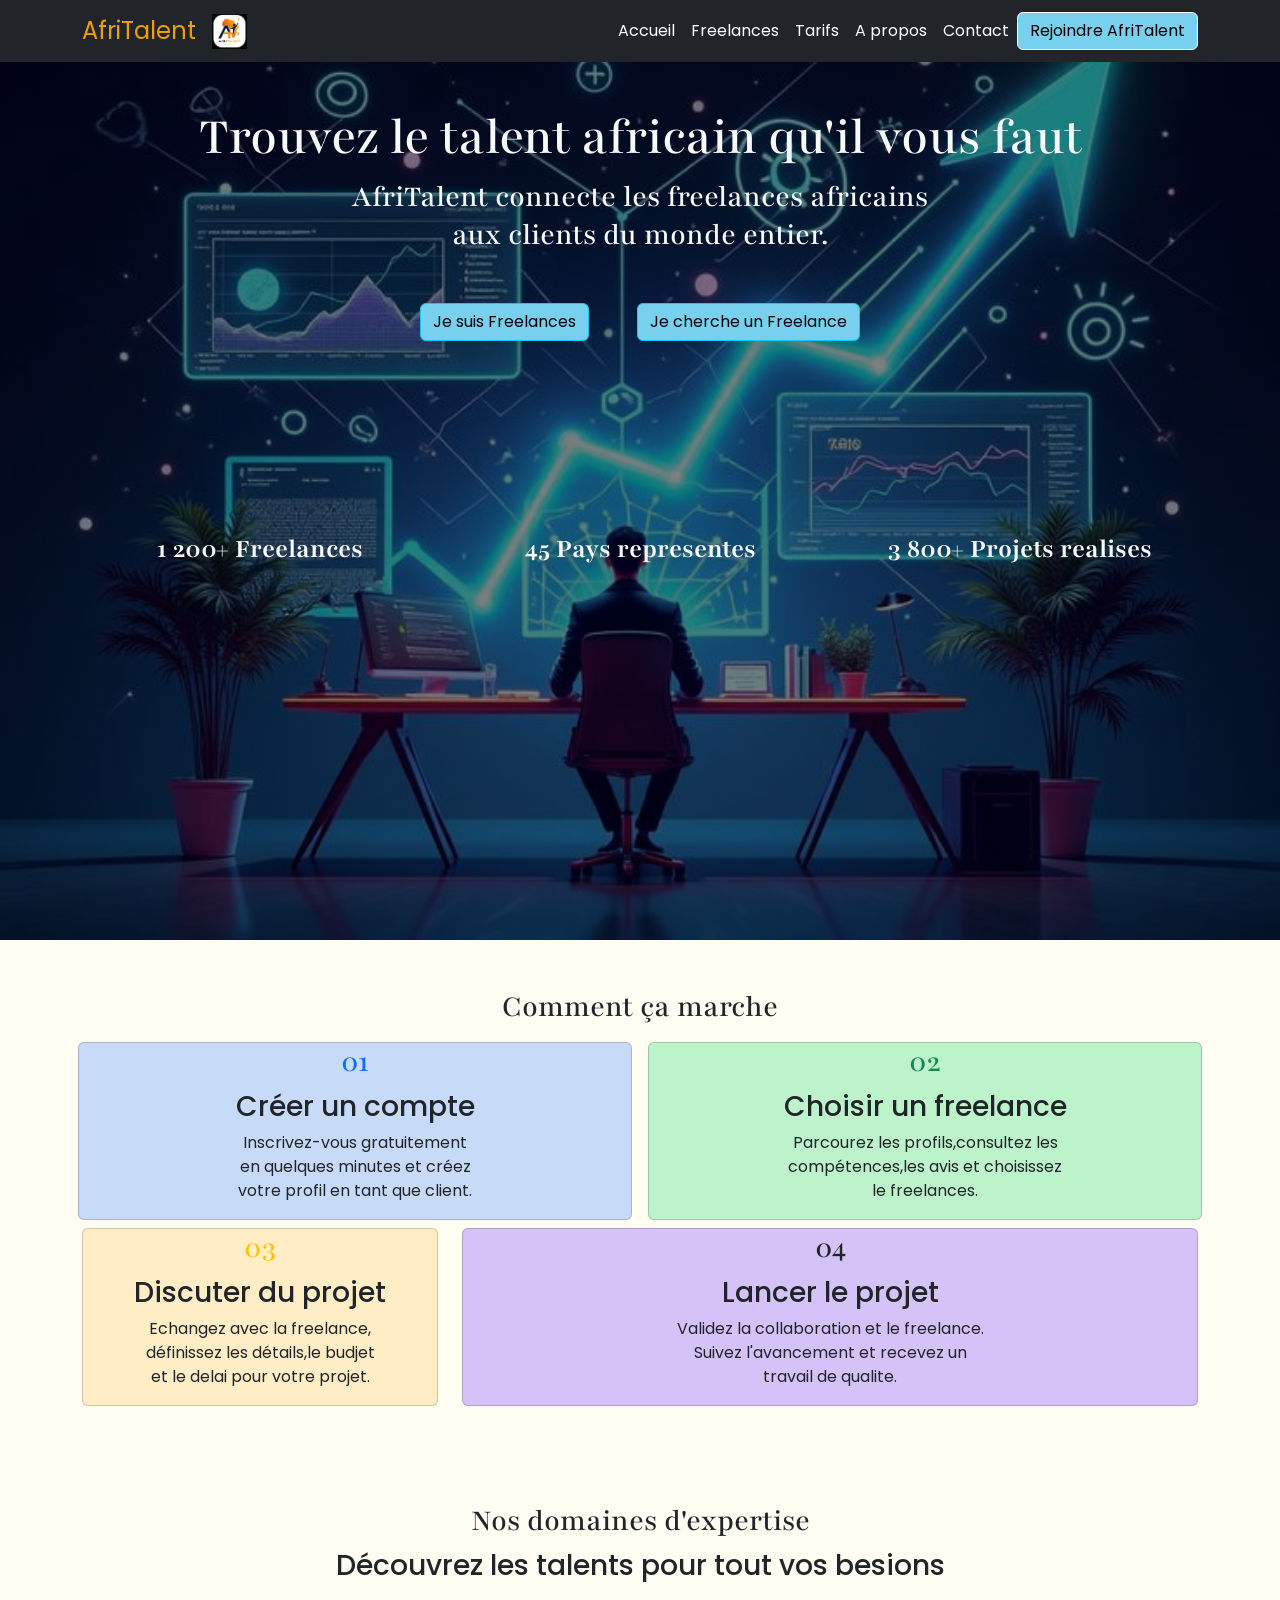
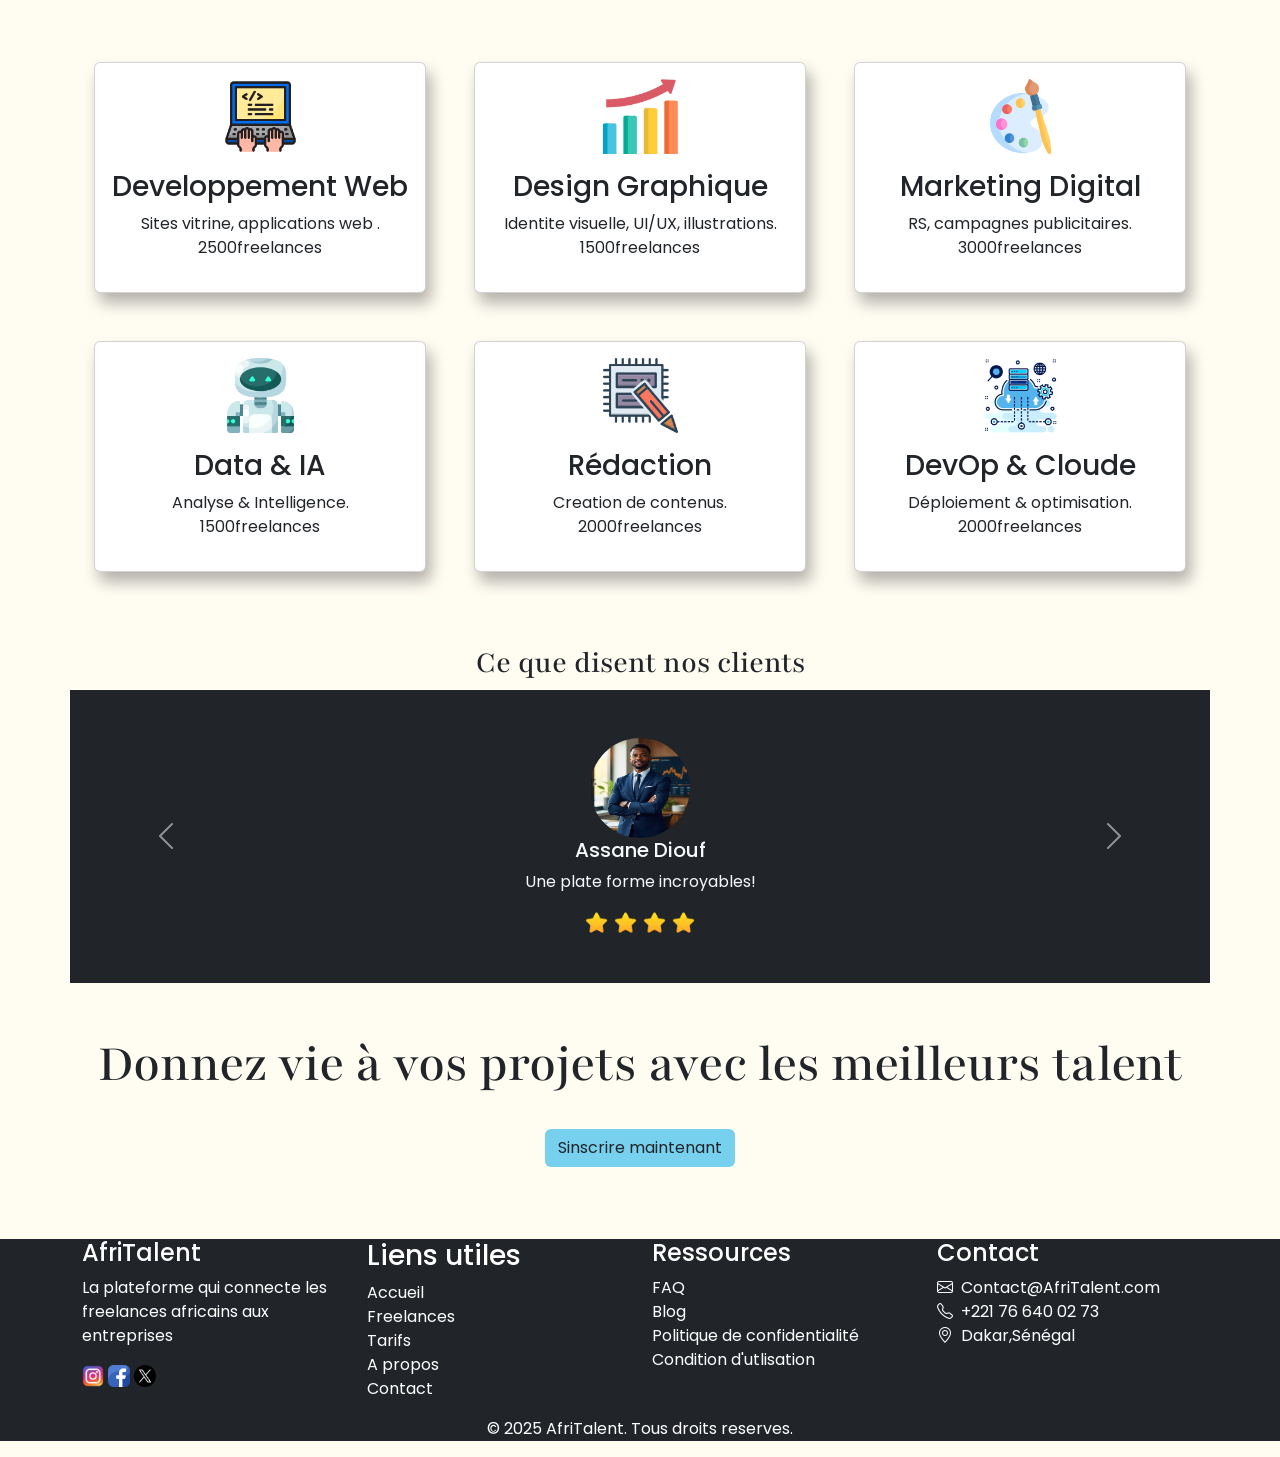
==== commit c5a6c2b7: "Bento Grid, sections hero et catégories, effets hover" ====
--- a/index.html
+++ b/index.html
@@ -93,55 +93,63 @@
           <div class="col-md-4 py-5 mt-5">
             <h3><strong>3 800+ Projets realises</strong></h3>
           </div>
-        </div>
+        </div>  
       </div>
     </main>
+
     <!-- section comment ça marche -->
-    <section class="container py-5 ">
+    <section class="container py-5">
+      <div class="text-center mb-5">
       <h2>Comment ça marche</h2>
-        <div class="bento">
-          <div class="card card1">
-            <h2>01</h2>
+        <div class="row bento">
+          <div class="col-6 p-2">
+            <div class="card card1">
+            <h2 class="step-number text-primary">01</h2>
             <h3>Créer un compte</h3>
-            <i class="bi bi-person-plus"></i>
             <p>
-              Inscrivez-vous gratuitement en quelques <br />
-              minutes et créez votre profil en tant que <br />
-              client ou freelance.
+               Inscrivez-vous gratuitement <br> en quelques 
+                minutes et créez <br> votre profil en tant que 
+                client.
             </p>
-          </div>
-          <div class="card card2">
-            <h2>02</h2>
+            </div>
+          </div>
+      
+           <div class="col-6 p-2">
+           <div class="card card2">
+            <h2 class="step-number text-success">02</h2>
             <h3>Choisir un freelance</h3>
-            <i class="bi bi-search"></i>
             <p>
               Parcourez les profils,consultez les <br />
               compétences,les avis et choisissez <br />
-              le freelances qui correspond à <br />
-              votre projet.
+              le freelances.<br />
             </p>
-          </div>
-          <div class="card card3">
-            <h2>03</h2>
+        </div>
+             
+          </div>
+          <div class="col-4 ">
+            <div class="card card3">
+            <h2 class="step-number text-warning">03</h2>
             <h3>Discuter du projet</h3>
-            <i class="bi bi-chat-dots"></i>
             <p>
               Echangez avec la freelance, <br />
               définissez les détails,le budjet <br />
               et le delai pour votre projet.
             </p>
           </div>
-          <div class="card card4">
-            <h2>04</h2>
+          </div>
+
+         <div class="col-8">
+           <div class="card card4">
+            <h2 class="step-number purple-text">04</h2>
             <h3>Lancer le projet</h3>
-            <i class="bi bi-rocket"></i>
             <p>
-              Validez la collaboration et le freelance commence à travailler.
-              <br />
-              Suivez l'avancement et recevez un travail de qualite.
+              Validez la collaboration et le freelance. <br>
+              Suivez l'avancement et recevez un <br> travail de qualite.
             </p>
           </div>
-        </div>
+         </div>
+        </div>
+      </div>
     </section>
     <!-- Section Services -->
      <section id="services">
@@ -150,7 +158,7 @@
                 <h3 class="text-center">Découvrez les talents pour tout vos besions</h3>
                 <div class="row py-5">
                     <div class="col-md-4 p-4 ">
-                        <div class="card text-center">
+                        <div class="card  num1 text-center">
                           <img src="images/programmation.png"  alt="" class="mx-auto d-block mt-3">
                         <div class="card-body">
                           <h3>Developpement Web</h3>
@@ -159,7 +167,7 @@
                         </div>
                     </div>
                     <div class="col-md-4 p-4">
-                        <div class="card text-center">
+                        <div class="card num1 text-center">
                           <img src="images/en-hausse.png" alt="" class="mx-auto d-block mt-3">
                         <div class="card-body">
                           <h3>Design Graphique</h3>
@@ -168,16 +176,16 @@
                         </div>
                     </div>
                     <div class="col-md-4 p-4">
-                        <div class="card text-center">
+                        <div class="card  num1 text-center">
                           <img src="images/palette-de-couleurs.png"  alt="" class="mx-auto d-block mt-3">
                        <div class="card-body">
                          <h3>Marketing Digital</h3>
-                        <p>Reseaux sociaux, campagnes publicitaires. <br>3000freelances</p>
+                        <p>RS, campagnes publicitaires. <br>3000freelances</p>
                        </div>
                         </div>
                     </div>
                     <div class="col-md-4 p-4">
-                        <div class="card text-center">
+                        <div class="card  num1 text-center">
                           <img src="images/robot.png"  alt="" class="mx-auto d-block mt-3">
                         <div class="card-body">
                           <h3>Data & IA</h3>
@@ -186,7 +194,7 @@
                         </div>
                     </div>
                     <div class="col-md-4 p-4">
-                        <div class="card text-center">
+                        <div class="card  num1 text-center">
                           <img src="images/storage.png" alt="" class="mx-auto d-block mt-3">
                         <div class="card-body">
                           <h3>Rédaction</h3>
@@ -195,7 +203,7 @@
                         </div>
                     </div>
                     <div class="col-md-4 p-4">
-                        <div class="card text-center">
+                        <div class="card  num1 text-center">
                           <img src="images/upload.png"  alt="" class="mx-auto d-block mt-3">
                         <div class="card-body">
                           <h3>DevOp & Cloude</h3>
@@ -207,11 +215,79 @@
             </div>
         </section>
     <!-- Section Temoignages -->
-    <section class="container">
+    <section>
       <h2 class="text-center">Ce que disent nos clients</h2>
+    <div class="container testimonials bg-dark text-light py-5">
       <div id="carouselExample" class="carousel slide">
+      <div id="testimonialCarousel" class="carousel slide" data-bs-ride="carousel">
         <div class="carousel-inner">
-          <div class="carousel-item active">
+          <div class="carousel-item active text-center">
+            <img src="images//profil10.jpg" class="rounded-circle mb3" width="100" height="100" alt="..." />
+            <h5>Assane Diouf</h5>
+            <p>Une plate forme incroyables!</p>
+            <img src="./images/etoile.png"  width="25" height="25" alt="" /> <img src="./images/etoile.png"  width="25" height="25" alt="" /> <img src="./images/etoile.png"  width="25" height="25" alt="" /> <img src="./images/etoile.png"  width="25" height="25" alt="" />
+          </div>
+
+            <div class="carousel-item text-center">
+              <img src="images/membre12.jpg"  class="rounded-circle mb3" width="100" height="100" alt="..." />
+              <h5>Koura gueye</h5>
+            <p>Rapide et efficae je recommande</p>
+            <img src="./images/etoile.png" width="25" height="25" alt="" /> <img src="./images/etoile.png" width="25" height="25" alt="" /> <img src="./images/etoile.png" width="25" height="25" alt="" />
+            </div>
+
+            <div class="carousel-item text-center">
+              <img src="images/membre2.jpg"  class="rounded-circle mb3" width="100" height="100" alt="..." />
+              <h5>Sidi Fall</h5>
+            <p>Trés bon services</p>
+            <img src="./images/etoile.png" width="25" height="25" alt="" /> <img src="./images/etoile.png" width="25" height="25" alt="" /> <img src="./images/etoile.png" width="25" height="25" alt="" />
+            </div>
+             
+
+
+         <button
+          class="carousel-control-prev"
+          type="button"
+          data-bs-target="#carouselExample"
+          data-bs-slide="prev"
+        >
+          <span class="carousel-control-prev-icon" aria-hidden="true"></span>
+          <span class="visually-hidden">Previous</span>
+        </button>
+        <button
+          class="carousel-control-next"
+          type="button"
+          data-bs-target="#carouselExample"
+          data-bs-slide="next"
+        >
+          <span class="carousel-control-next-icon" aria-hidden="true"></span>
+          <span class="visually-hidden">Next</span>
+        </button>
+
+              
+
+          
+        </div>
+      </div>
+      </div>
+    </div> 
+
+
+
+
+
+
+
+
+
+
+
+
+
+
+      
+      <!-- <div id="carouselExample" class="carousel slide">
+        <div class="carousel-inner">
+          <div class="carousel-item active">  
             <blockquote class="blockquote">
               <p>Trés bon services</p>
                <img src="./images/etoile.png"  width="25" height="25" alt="" /><img
@@ -256,7 +332,7 @@
               height="25"
               alt=""
             /><img src="./images/etoile.png" width="25" height="25" alt="" />
-            <img src="images/membre2.jpg" class="d-block w-100" alt="..." />
+            <img src=c class="d-block w-100" alt="..." />
           </div>
         </div>
         <button
@@ -277,7 +353,7 @@
           <span class="carousel-control-next-icon" aria-hidden="true"></span>
           <span class="visually-hidden">Next</span>
         </button>
-      </div>
+      </div> -->
     </section>
 
     <!-- section cta -->
--- a/js/css/style.css
+++ b/js/css/style.css
@@ -52,7 +52,6 @@
       color: rgb(236, 157, 10);
       font-size: 1.5rem; ;
     }
-    /* =============partie index============== */
    .hero1{
    background:linear-gradient(rgba(0,0,0,0.5),rgba(0,0,0,0.5)), url('../../images/background.png');
    background-size: cover;
@@ -84,11 +83,49 @@
 .fictif{
   font-family: var(--font-family-tire);
 }
-   /* ==========partie about======== */
-
-
-   /* =========partie tarif======== */
-   .blockquote{
+.blockquote{
     height: 100vh ;
     object-fit: cover;
-   }+}
+
+   /* ============bento grild============== */
+.cards{
+  display: grid;
+  grid-template-columns:1fr 2fr;
+  grid-template-rows:repeat(2,200px);
+  gap: 15px;
+  width: 65%;
+  margin: 10px auto;
+  
+}
+.card1{
+    background-color: #c7dbf8; 
+}
+.card2{
+    background-color: #bcf3cb;
+}
+.card3{
+    background-color: #ffeec5;
+}
+.card4{
+    background-color: #d5c2f8;
+}
+
+card2{
+  grid-column: 1  ;
+  grid-row: 1;
+}
+card3{
+  grid-column:1 ;
+  grid-row: 1/3;
+}
+card4{
+  grid-column: 1;
+  grid-row: 1/3;
+}
+.num1{
+  box-shadow: 5px 10px 15px 0px rgba(0, 0, 0, 0.3);
+}
+.num1:hover{
+  transform: scale(1.05);
+}
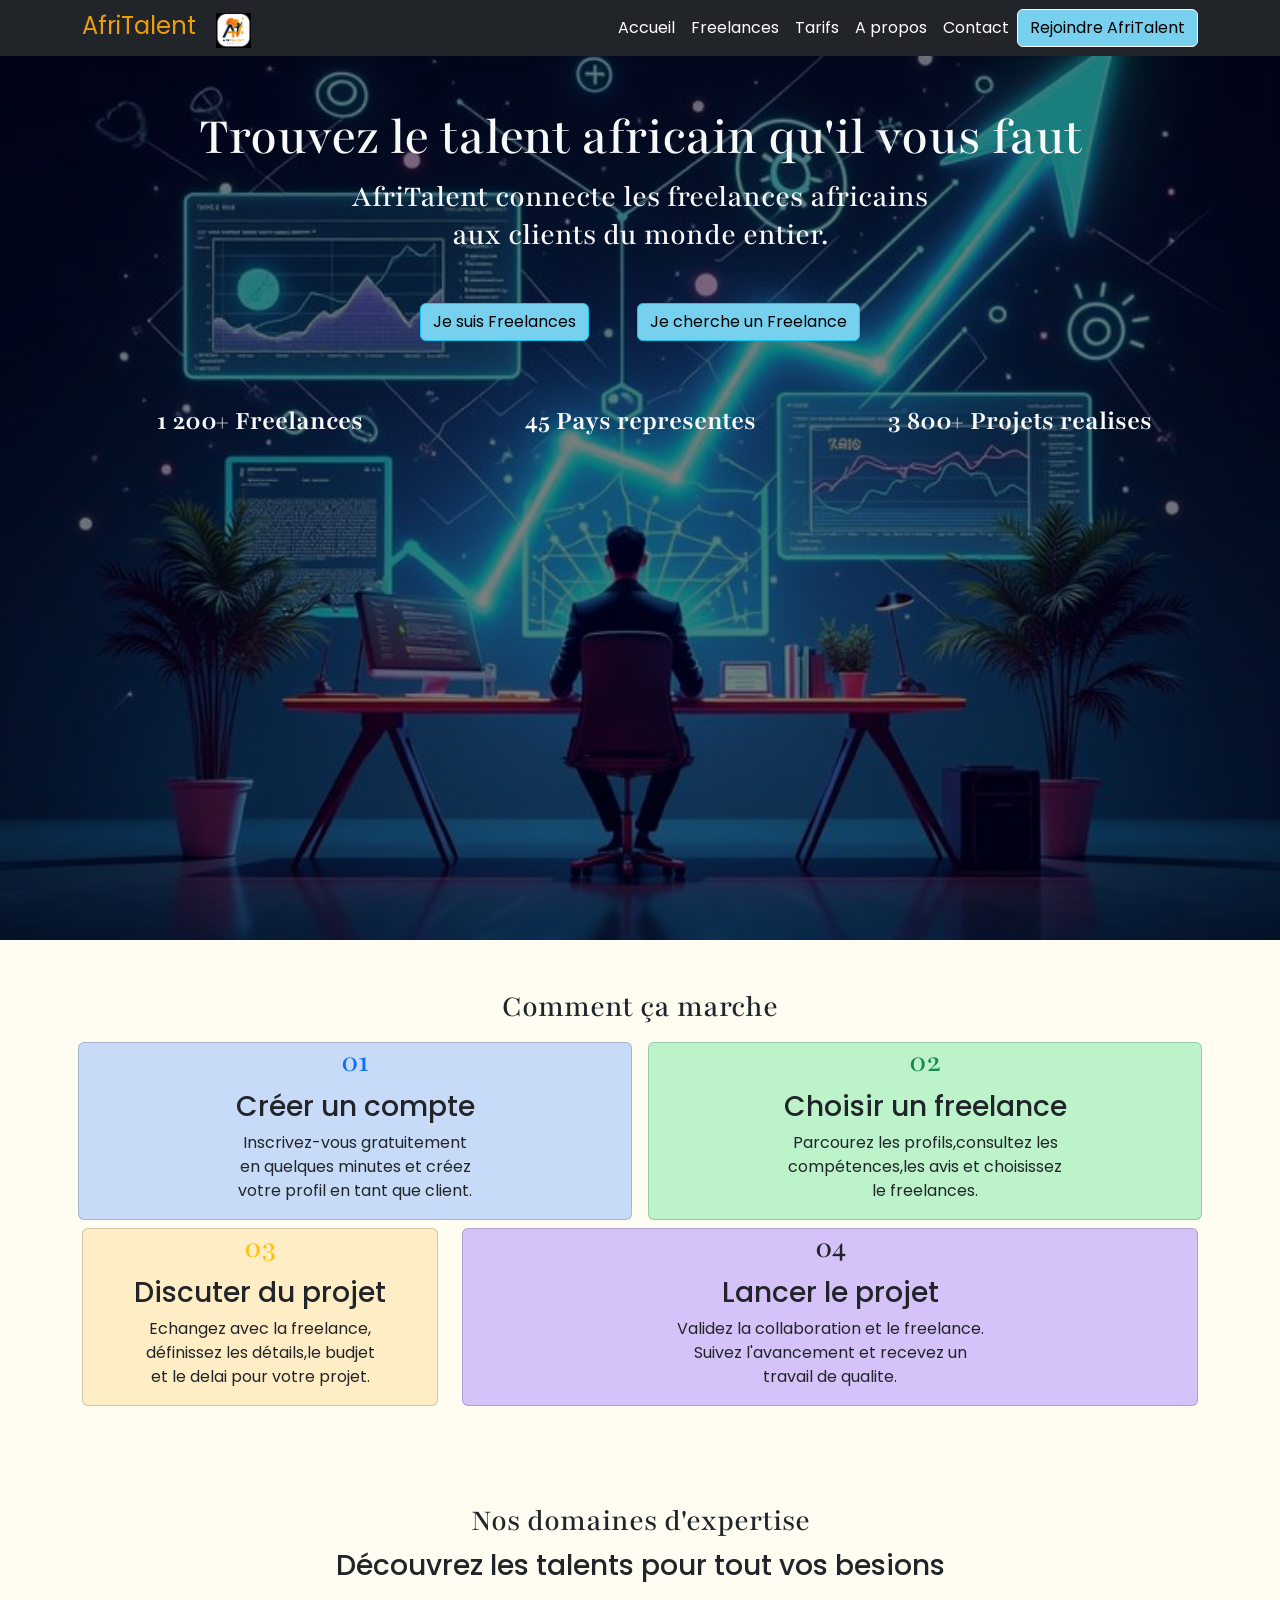
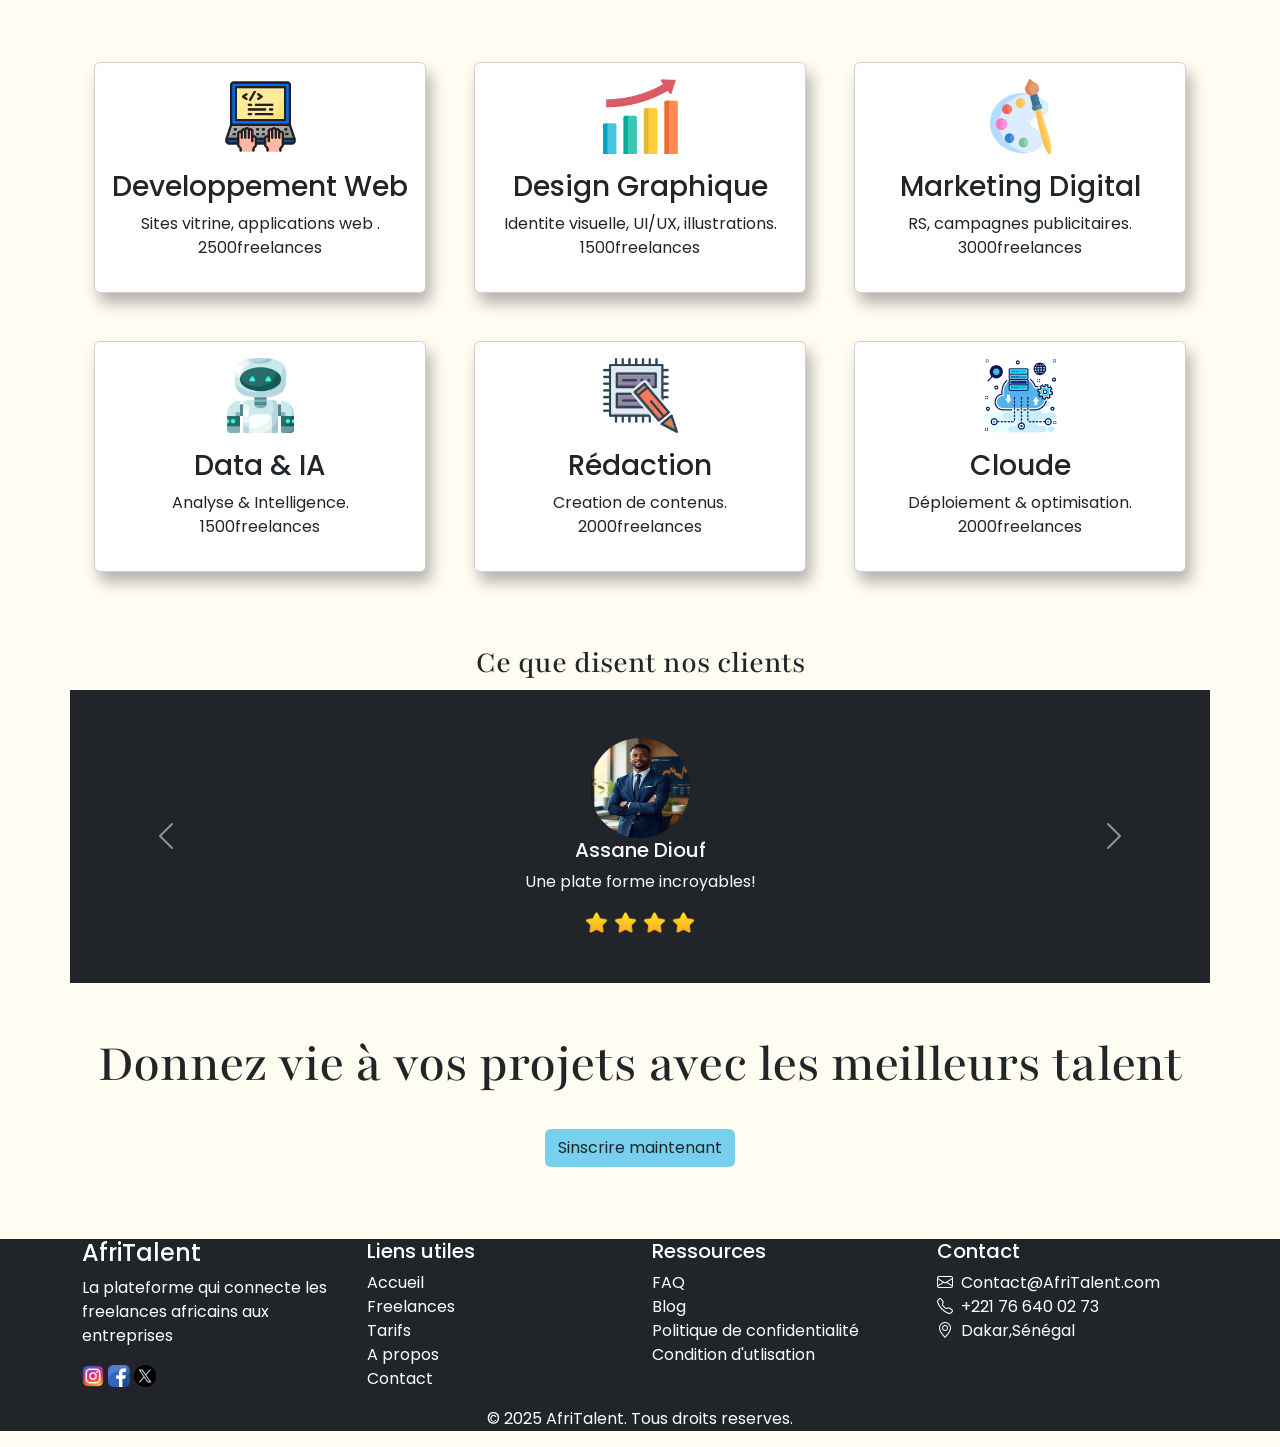
==== commit 9219617c: "Ajout comite 5" ====
--- a/index.html
+++ b/index.html
@@ -30,8 +30,10 @@
     <header>
       <nav class="navbar navbar-expand-lg navbar-dark bg-dark">
         <div class="container">
-          <a class="navbar-brand" href="index.html">AfriTalent</a>
+          <div>
+            <a class="navbar-brand" href="index.html">AfriTalent</a>
           <img src="images/logo.jpeg" alt="" height="35px" width="35px">
+          </div>
           <button
             class="navbar-toggler"
             type="button"
@@ -83,14 +85,14 @@
         </div>
       </div>
       <div class="container mt-5 py-5">
-        <div class="row text-center fictif">
-          <div class="col-md-4 py-5 mt-5">
+        <div class="row text-center statistique">
+          <div class="col-md-4  py-5">
             <h3><strong>1 200+ Freelances</strong></h3>
           </div>
-          <div class="col-md-4 py-5 mt-5">
+          <div class="col-md-4 py-5">
             <h3><strong>45 Pays representes</strong></h3>
           </div>
-          <div class="col-md-4 py-5 mt-5">
+          <div class="col-md-4 py-5 ">
             <h3><strong>3 800+ Projets realises</strong></h3>
           </div>
         </div>  
@@ -206,7 +208,7 @@
                         <div class="card  num1 text-center">
                           <img src="images/upload.png"  alt="" class="mx-auto d-block mt-3">
                         <div class="card-body">
-                          <h3>DevOp & Cloude</h3>
+                          <h3>Cloude</h3>
                         <p>Déploiement & optimisation. <br>2000freelances</p>
                         </div>
                         </div>
@@ -214,6 +216,7 @@
                 </div>
             </div>
         </section>
+
     <!-- Section Temoignages -->
     <section>
       <h2 class="text-center">Ce que disent nos clients</h2>
@@ -241,9 +244,6 @@
             <p>Trés bon services</p>
             <img src="./images/etoile.png" width="25" height="25" alt="" /> <img src="./images/etoile.png" width="25" height="25" alt="" /> <img src="./images/etoile.png" width="25" height="25" alt="" />
             </div>
-             
-
-
          <button
           class="carousel-control-prev"
           type="button"
@@ -262,98 +262,10 @@
           <span class="carousel-control-next-icon" aria-hidden="true"></span>
           <span class="visually-hidden">Next</span>
         </button>
-
-              
-
-          
         </div>
       </div>
       </div>
     </div> 
-
-
-
-
-
-
-
-
-
-
-
-
-
-
-      
-      <!-- <div id="carouselExample" class="carousel slide">
-        <div class="carousel-inner">
-          <div class="carousel-item active">  
-            <blockquote class="blockquote">
-              <p>Trés bon services</p>
-               <img src="./images/etoile.png"  width="25" height="25" alt="" /><img
-              src="./images/etoile.png"
-              width="25"
-              height="25"
-              alt=""
-            /><img src="./images/etoile.png" width="25" height="25" alt="" /><img
-              src="./images/etoile.png"
-              width="25"
-              height="25"
-              alt=""
-            /><img src="./images/etoile.png" width="25" height="25" alt="" />
-              <img src="images//profil10.jpg" class="d-block w-100" alt="..." />
-            </blockquote>
-          </div>
-          <div class="carousel-item">
-            <p>Trés bon services</p>
-            <img src="./images/etoile.png" width="25" height="25" alt="" /><img
-              src="./images/etoile.png"
-              width="25"
-              height="25"
-              alt=""
-            /><img src="./images/etoile.png" width="25" height="25" alt="" /><img
-              src="./images/etoile.png"
-              width="25"
-              height="25"
-              alt=""
-            /><img src="./images/etoile.png" width="25" height="25" alt="" />
-            <img src="images/membre12.jpg" class="d-block w-100" alt="..." />
-          </div>
-          <div class="carousel-item">
-            <p>Trés bon services</p>
-            <img src="./images/etoile.png" width="25" height="25" alt="" /><img
-              src="./images/etoile.png"
-              width="25"
-              height="25"
-              alt=""
-            /><img src="./images/etoile.png" width="25" height="25" alt="" /><img
-              src="./images/etoile.png"
-              width="25"
-              height="25"
-              alt=""
-            /><img src="./images/etoile.png" width="25" height="25" alt="" />
-            <img src=c class="d-block w-100" alt="..." />
-          </div>
-        </div>
-        <button
-          class="carousel-control-prev"
-          type="button"
-          data-bs-target="#carouselExample"
-          data-bs-slide="prev"
-        >
-          <span class="carousel-control-prev-icon" aria-hidden="true"></span>
-          <span class="visually-hidden">Previous</span>
-        </button>
-        <button
-          class="carousel-control-next"
-          type="button"
-          data-bs-target="#carouselExample"
-          data-bs-slide="next"
-        >
-          <span class="carousel-control-next-icon" aria-hidden="true"></span>
-          <span class="visually-hidden">Next</span>
-        </button>
-      </div> -->
     </section>
 
     <!-- section cta -->
@@ -386,7 +298,7 @@
             /></a>
           </div>
           <div class="col-md-3 col-6">
-            <h3>Liens utiles</h3>
+            <h5>Liens utiles</h5>
             <ul class="list-unstyled">
               <li class="nav-item">
                 <a class="nav-link active" href="index.html">Accueil</a>
@@ -406,7 +318,7 @@
             </ul>
           </div>
           <div class="col-md-3 col-6">
-            <h4>Ressources</h4>
+            <h5>Ressources</h5>
             <ul class="list-unstyled">
               <li><a class="nav-link" href="">FAQ</a></li>
               <li><a class="nav-link" href="">Blog</a></li>
@@ -417,7 +329,7 @@
             </ul>
           </div>
           <div class="col-md-3 col-6">
-            <h4>Contact</h4>
+            <h5>Contact</h5>
             <ul class="list-unstyled">
               <li>
                 <a class="nav-link" href="mailto:Contact@AfriTalent.com"
--- a/js/css/style.css
+++ b/js/css/style.css
@@ -80,8 +80,9 @@
 .icone4{
   color: purple;
 }
-.fictif{
+.statistique{
   font-family: var(--font-family-tire);
+  margin-top: -5rem;
 }
 .blockquote{
     height: 100vh ;
@@ -128,4 +129,47 @@
 }
 .num1:hover{
   transform: scale(1.05);
-}+}
+               /* responsive design mobile et tablette, media queries */
+  @media (max-width: 375px) {
+    .profiles{
+      grid-template-columns: repeat(2, 1fr);
+    }
+    
+    .bento{
+      grid-template-columns: repeat(2, 1fr);
+    }
+    
+  }
+
+  @media (max-width: 768px){
+    .profiles{
+      grid-template-columns: 1fr;
+    }
+    
+    .bento{
+      grid-template-columns: 1fr;
+    }
+    
+    h1{
+    font-size: 1.8rem;
+    }
+    h2{
+      font-size: 1.5rem;
+    }
+    h3{
+      font-size: 1.3rem;
+    }
+    p{
+      font-size: 0.9rem;
+    }
+    .statistique{
+      flex-direction: column;
+      gap: 0.3px;
+    }
+
+    .hero1{
+      padding: 20px;
+    }
+     
+  }
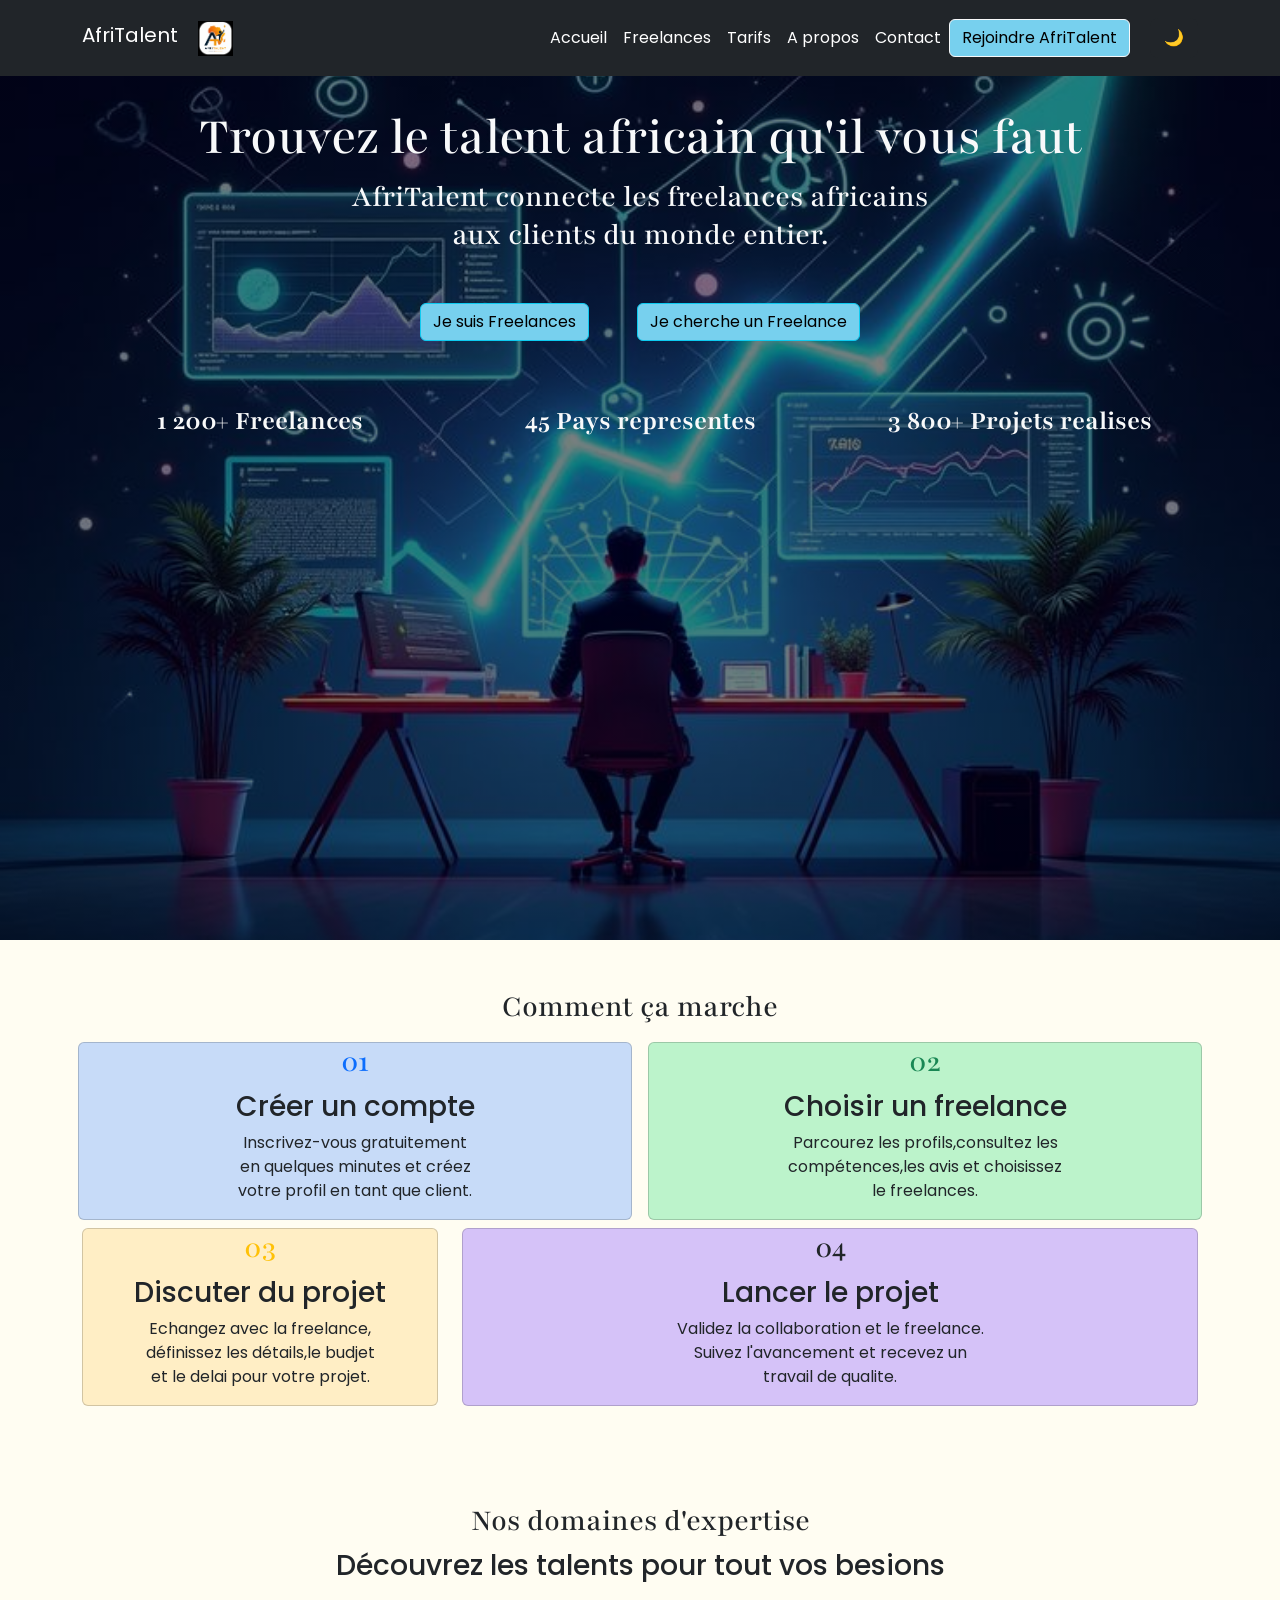
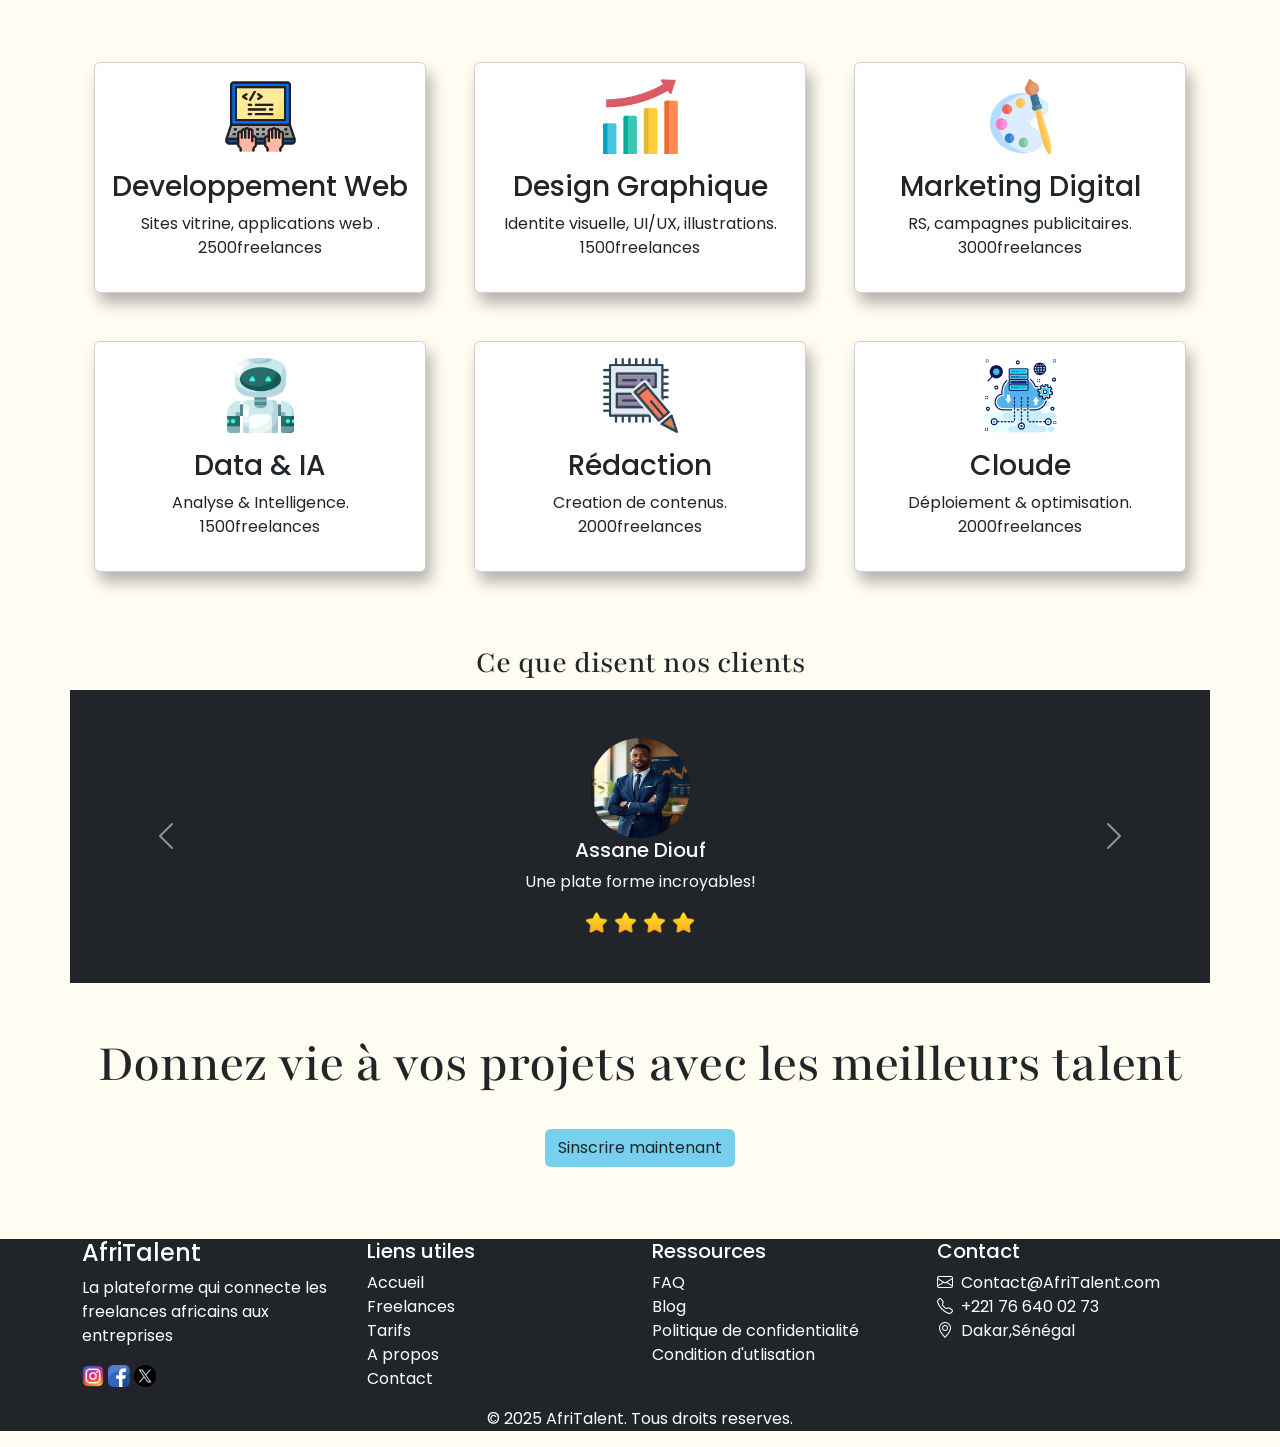
==== commit 4d57cb5c: "Ajout du comite 6" ====
--- a/index.html
+++ b/index.html
@@ -28,7 +28,7 @@
     <!-- Le contenu de la page sera ajoute ici -->
     <!-- Navigation Bootstrap commune a toutes les pages -->
     <header>
-      <nav class="navbar navbar-expand-lg navbar-dark bg-dark">
+      <nav class="navbar navbar-expand-lg navbar-dark bg-dark" id="navbar">
         <div class="container">
           <div>
             <a class="navbar-brand" href="index.html">AfriTalent</a>
@@ -64,8 +64,11 @@
               </li>
             </ul>
             <a href="freelances.html" class="btn btn-light"
-              >Rejoindre AfriTalent</a
-            >
+              >Rejoindre AfriTalent</a>
+              
+                <button id="themeBtn" class="dark-btn">🌙</button>
+            
+
           </div>
         </div>
       </nav>
@@ -349,10 +352,16 @@
       </div>
       <p class="text-center">&copy; 2025 AfriTalent. Tous droits reserves.</p>
     </footer>
+            <!-- ===========bouton retour============= -->
+     <button id="topBtn">
+
+     </button>
+
+
     <!-- Bootstrap 5 via CDN : script JavaScript -->
     <script src="https://cdn.jsdelivr.net/npm/bootstrap@5.3.0/dist/js/bootstrap.bundle.min.js"></script>
 
     <!-- Votre script JavaScript  -->
-    <script src=" js/main.js"></script>
+    <script src="js/css/main.js"></script>
   </body>
 </html>
--- a/js/css/style.css
+++ b/js/css/style.css
@@ -20,6 +20,8 @@
   --danger: #dc3545;
   --light: #f8f9fa;
   --dark: #212529; 
+  --bg-color: #ffffff;
+  --text-color: #000000;
   
   --font-family-tire:"Playfair", serif;
   --font-family-body:'poppins' ,sans-serif;
@@ -32,12 +34,13 @@
   --text-md: 18px;
   --text-lg: 32px;
   --text-xl: 55px;
-    }
-    body{
-      background-color:#FFFDF2;
-      font-family: var(--font-family-body);
-    }
-    h1{
+  }
+body{
+  background-color:#FFFDF2;
+  font-family: var(--font-family-body);
+    
+  }
+  h1{
       font-size: var(--text-xl);
       font-family: var(--font-family-tire);
     }
@@ -48,10 +51,7 @@
     .btn{
         background-color: var(--lighblue);
     }
-    .navbar-brand{
-      color: rgb(236, 157, 10);
-      font-size: 1.5rem; ;
-    }
+    
    .hero1{
    background:linear-gradient(rgba(0,0,0,0.5),rgba(0,0,0,0.5)), url('../../images/background.png');
    background-size: cover;
@@ -88,6 +88,9 @@
     height: 100vh ;
     object-fit: cover;
 }
+main{
+  margin-top: 5rem;
+}
 
    /* ============bento grild============== */
 .cards{
@@ -172,4 +175,54 @@
       padding: 20px;
     }
      
-  }+  }
+  .dark-mode{
+    background-color: #121212;
+    color: #f8f9fa;
+  }
+   .dark-btn{
+  margin-left: 20px;
+  padding: 8px 14px;
+  border: none;
+  border-radius: 8px;
+  background-color: #212529;
+  color: white;
+  cursor: pointer;
+  transition: 0.3s;
+}
+.dark-btn:hover{
+  background-color: #90b5ec;
+  transform: scale(1.05);
+}
+   /* =========navbar========== */
+   .navbar{
+    padding: 18px 30px;
+    transition: 0.5s;
+    background-color: transparent;
+   }
+   .navbar.scrolled{
+    background-color: #000;
+    padding: 8px 30px;
+    box-shadow: 0 4px 10px rgba(0, 0, 0, 0.2);
+   }
+   /* ================bouton retour============ */
+   #topBtn{
+  position: fixed;
+  bottom: 20px;
+  right: 20px;
+
+  padding: 12px 16px;
+  border: none;
+  border-radius: 50%;
+
+  background-color: #0d6efd;
+  color: white;
+
+  cursor: pointer;
+
+  display: none;
+
+  transition: 0.3s;
+}
+
+
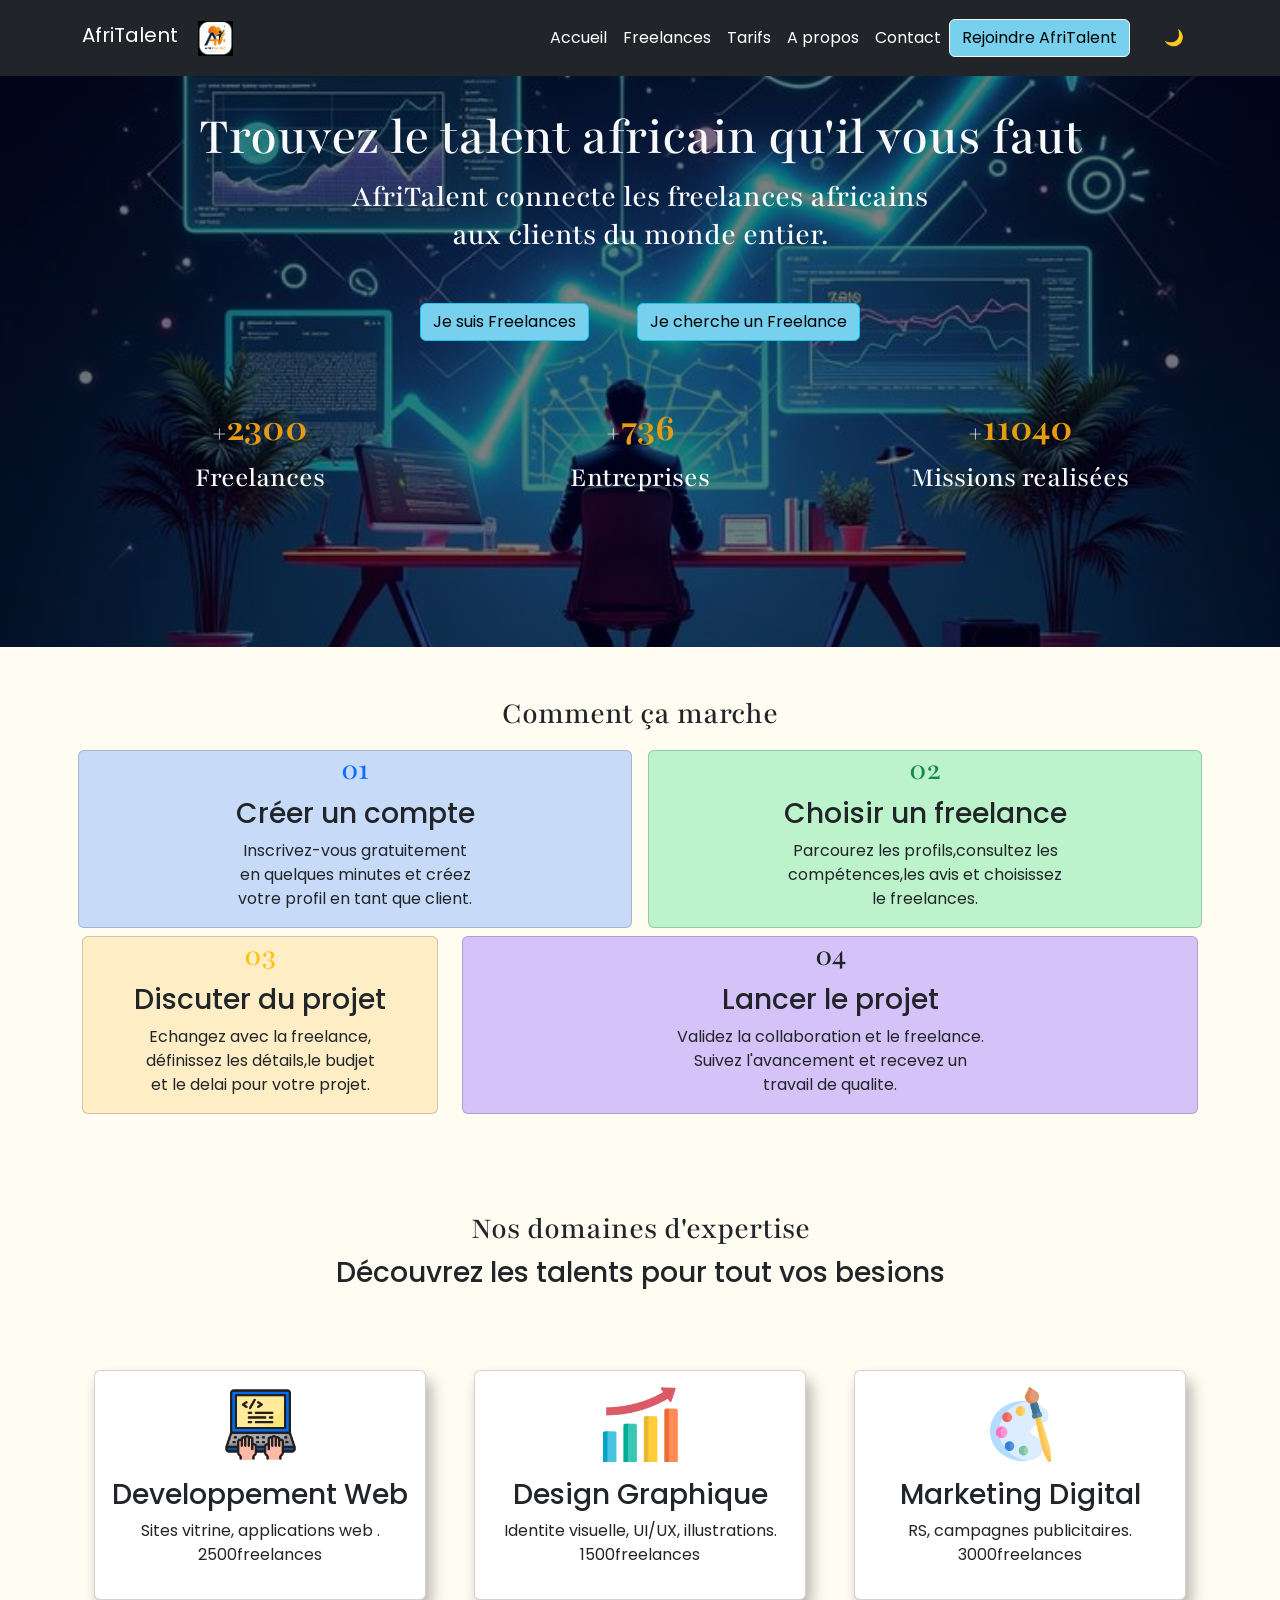
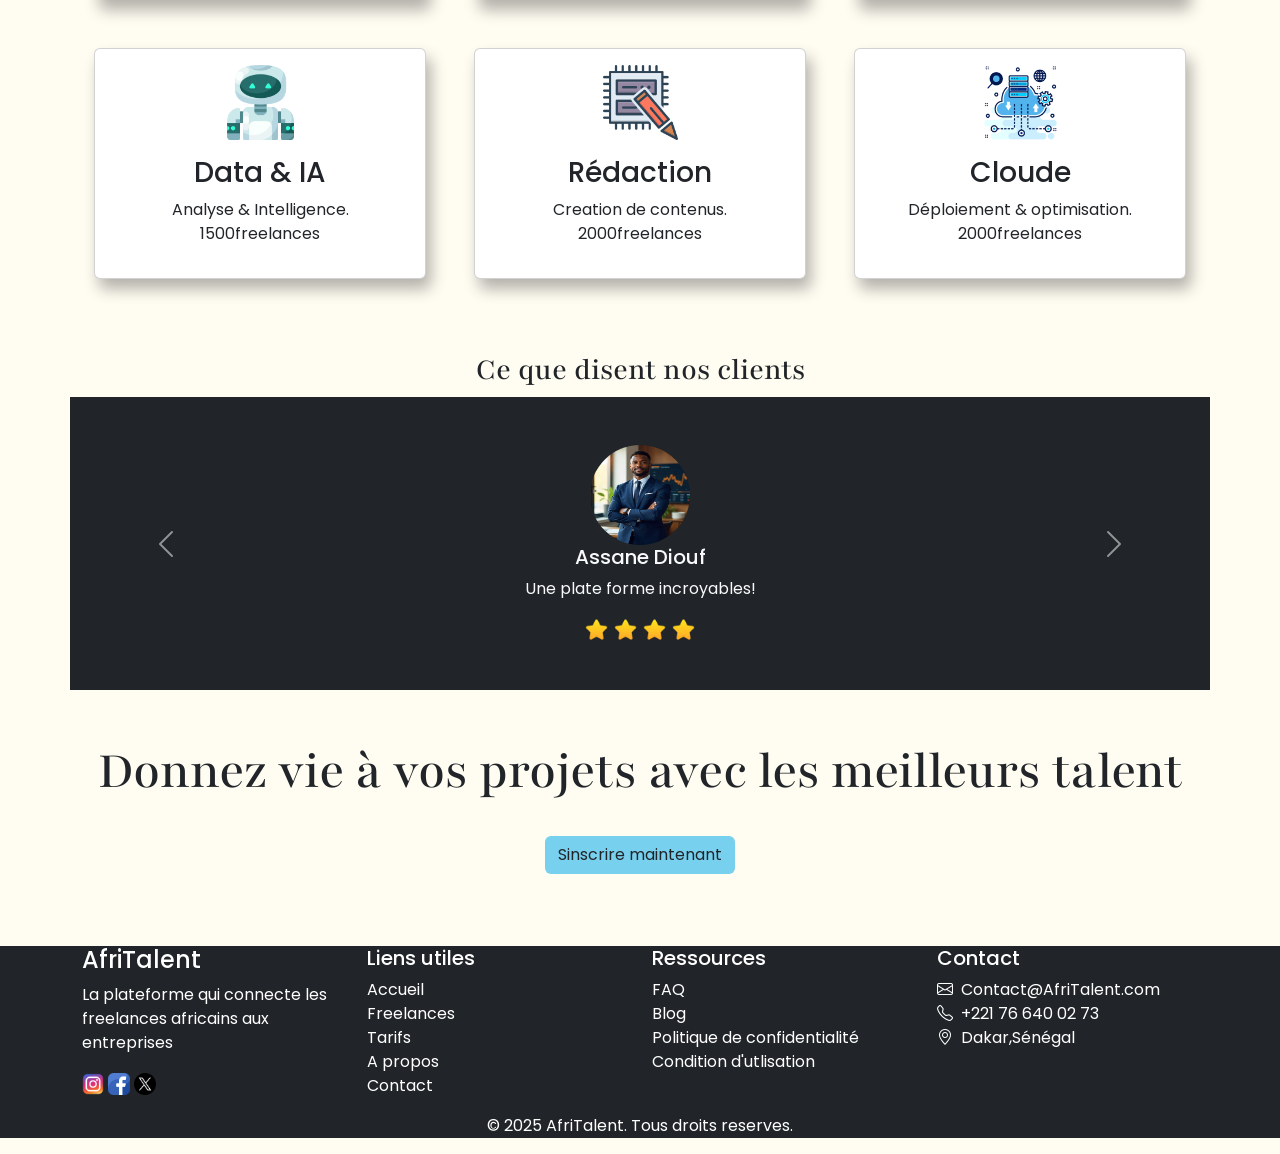
==== commit 52b2a286: "compteurs animés au scroll et animations fade-in des sections" ====
--- a/index.html
+++ b/index.html
@@ -74,10 +74,11 @@
       </nav>
     </header>
     <!-- Contenu principal -->
-    <main class="hero1 py-5">
+    <main class="hero1 py-5 ">
+      <section class="fade-in">
       <div class="container">
         <h1 class="text-center mt-3">Trouvez le talent africain qu'il vous faut</h1>
-        <h2 class="text-center ">
+        <h2 class="text-center">
           AfriTalent connecte les freelances africains <br />
           aux clients du monde entier.
         </h2>
@@ -90,20 +91,24 @@
       <div class="container mt-5 py-5">
         <div class="row text-center statistique">
           <div class="col-md-4  py-5">
-            <h3><strong>1 200+ Freelances</strong></h3>
+            <h3> +<span class="counter" data-target="2500">0</span></h3>
+            <h4>Freelances</h4>
           </div>
           <div class="col-md-4 py-5">
-            <h3><strong>45 Pays representes</strong></h3>
+            <h3> +<span class="counter" data-target="800">0</span></h3>
+            <h4>Entreprises</h4>
           </div>
           <div class="col-md-4 py-5 ">
-            <h3><strong>3 800+ Projets realises</strong></h3>
+            <h3>+<span class="counter" data-target="12000">0</span></h3>
+            <h4>Missions realisées</h4>
           </div>
         </div>  
       </div>
+      </section>
     </main>
 
     <!-- section comment ça marche -->
-    <section class="container py-5">
+    <section class="container py-5 fade-in">
       <div class="text-center mb-5">
       <h2>Comment ça marche</h2>
         <div class="row bento">
@@ -272,7 +277,7 @@
     </section>
 
     <!-- section cta -->
-    <section class="container py-5">
+    <section class="container py-5 fade-in">
       <h1 class="text-center">
         Donnez vie à vos projets avec les meilleurs talent
       </h1>
--- a/js/css/style.css
+++ b/js/css/style.css
@@ -56,7 +56,7 @@
    background:linear-gradient(rgba(0,0,0,0.5),rgba(0,0,0,0.5)), url('../../images/background.png');
    background-size: cover;
    background-position: center;
-   height: 100vh;
+   /* height: 100vh; */
    background-repeat: no-repeat;
    display: flex;
    flex-direction: column;
@@ -89,7 +89,7 @@
     object-fit: cover;
 }
 main{
-  margin-top: 5rem;
+  margin-top: 5 rem;
 }
 
    /* ============bento grild============== */
@@ -224,5 +224,27 @@
 
   transition: 0.3s;
 }
-
-
+      /* =============compteur statistique et animation======== */
+  .statistique h4{
+    /* margin-top: 30px; */
+    font-size: 1.8rem;
+
+  }
+  .counter{
+    font-size: 40px;
+    font-weight: bold;
+    color: #e69b11;
+}
+
+.fade-in{
+  opacity: 0;
+  transform: translateY(40px);
+  transition: 0.9s;
+}
+.fade-in.show{
+  opacity: 1;
+  transform: translateY(0);
+}
+
+
+
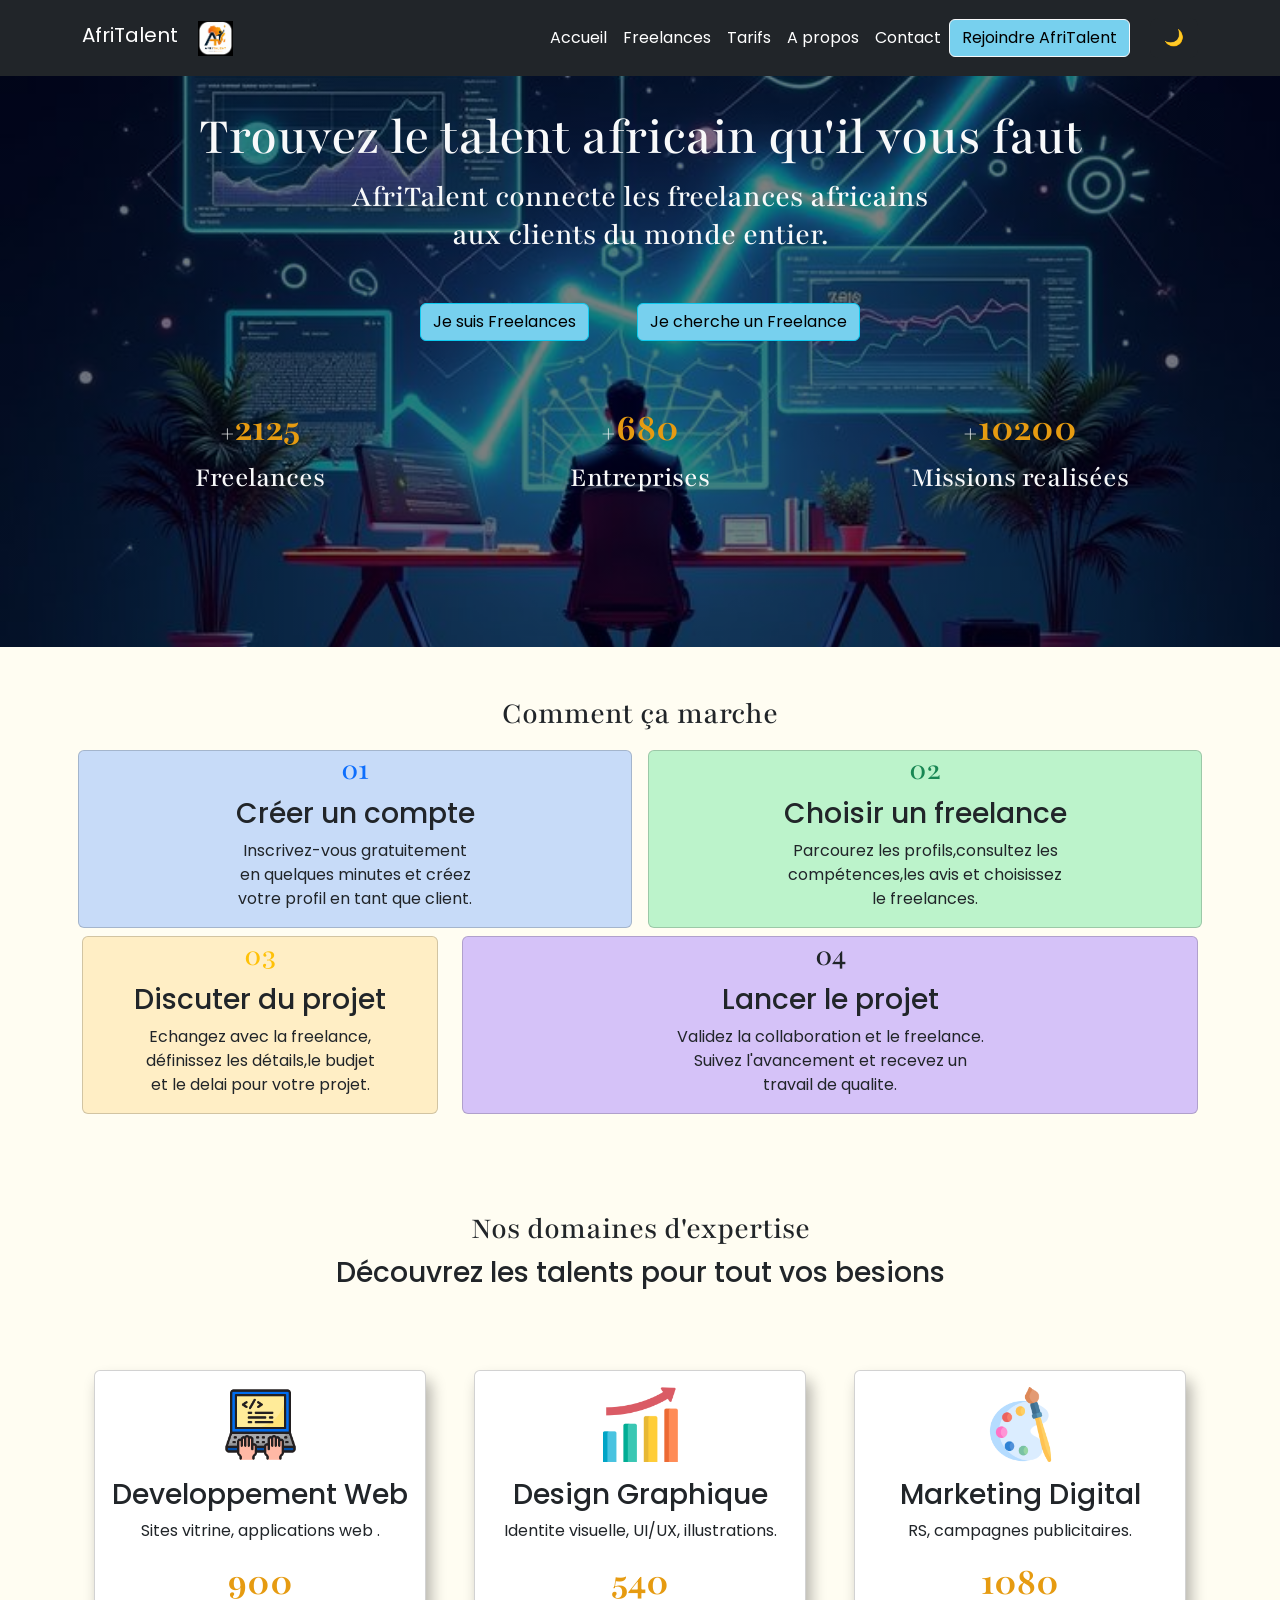
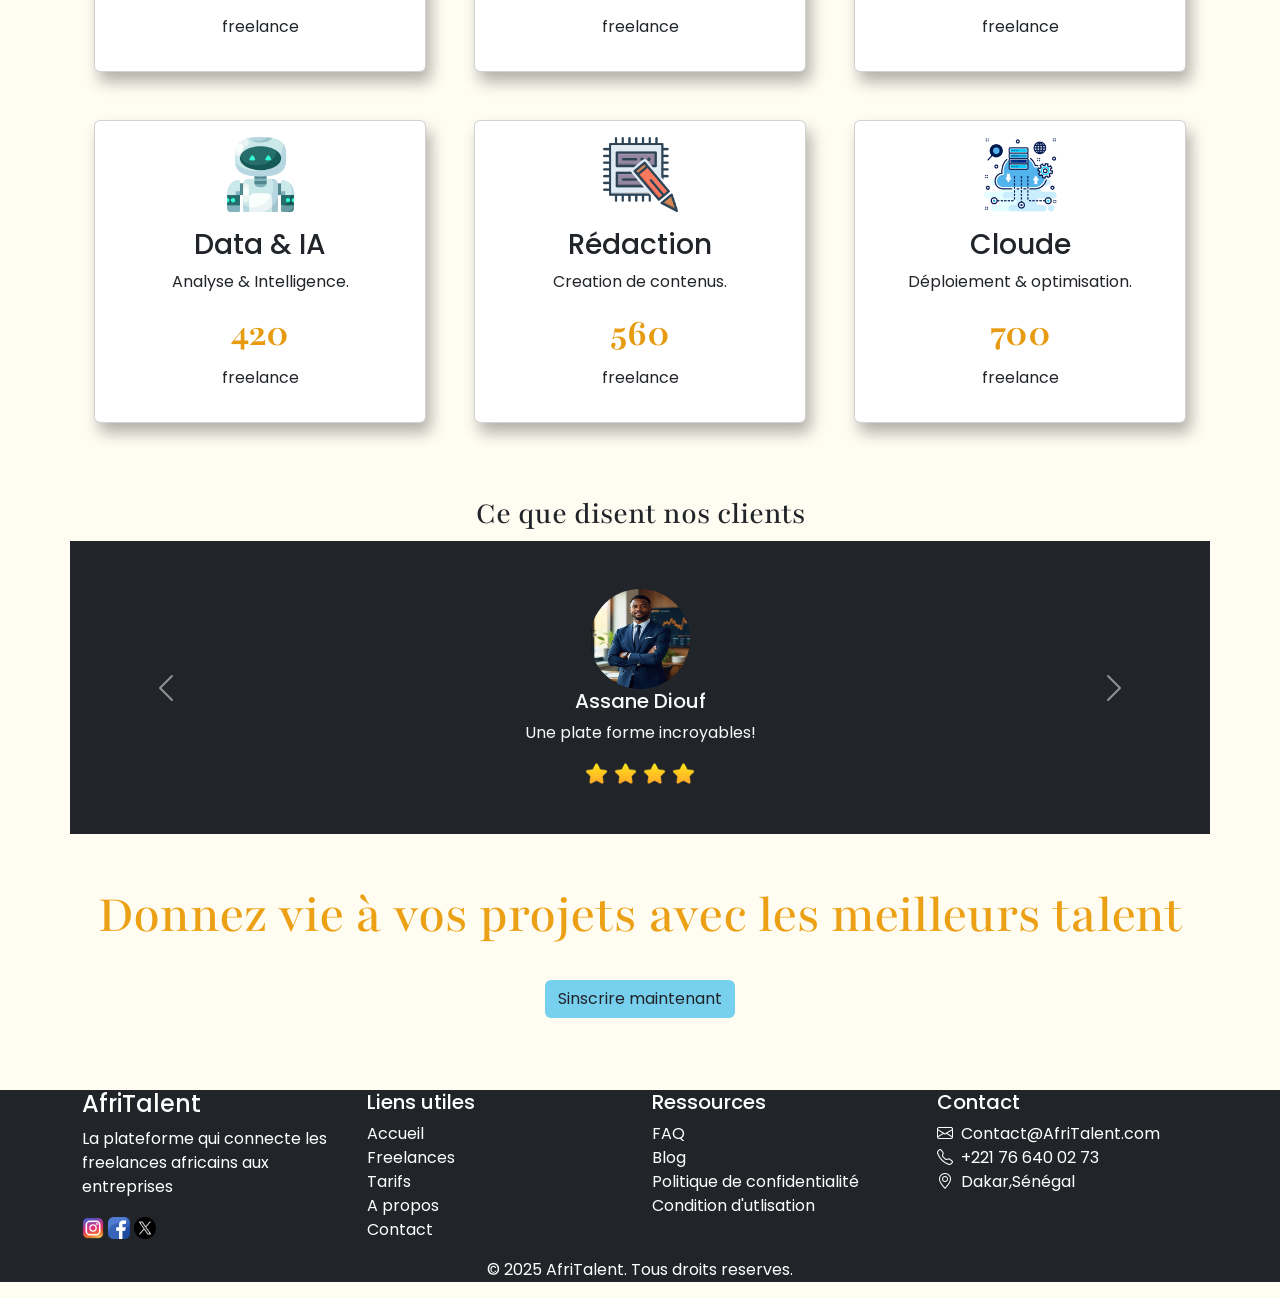
==== commit 688634e7: "finalisation" ====
--- a/index.html
+++ b/index.html
@@ -1,27 +1,31 @@
 <!doctype html>
 <html lang="fr">
   <head>
-    <link href="https://fonts.googleapis.com/css2?family=Poppins:wght@400;500;600;700&display=swap" rel="stylesheet">
-    <link rel="preconnect" href="https://fonts.googleapis.com" />
-    <link rel="preconnect" href="https://fonts.gstatic.com" crossorigin />
+    <link
+      href="https://fonts.googleapis.com/css2?family=Poppins:wght@400;500;600;700&display=swap"
+      rel="stylesheet">
+    <link rel="preconnect" href="https://fonts.googleapis.com">
+    <link rel="preconnect" href="https://fonts.gstatic.com" crossorigin>
     <link
       href="https://fonts.googleapis.com/css2?family=Playfair+Display:ital,wght@0,400..900;1,400..900&family=Playfair:ital,opsz,wght@0,5..1200,300..900;1,5..1200,300..900&family=Poppins:ital,wght@0,100;0,200;0,300;0,400;0,500;0,600;0,700;0,800;0,900;1,100;1,200;1,300;1,400;1,500;1,600;1,700;1,800;1,900&display=swap"
-      rel="stylesheet"/>
-    <link href="https://fonts.googleapis.com/css2?family=Playfair:ital,opsz,wght@0,5..1200,300..900;1,5..1200,300..900&display=swap" rel="stylesheet">
+      rel="stylesheet">
+    <link
+      href="https://fonts.googleapis.com/css2?family=Playfair:ital,opsz,wght@0,5..1200,300..900;1,5..1200,300..900&display=swap"
+      rel="stylesheet">
     <link
       href="https://cdn.jsdelivr.net/npm/bootstrap-icons/font/bootstrap-icons.css"
-      rel="stylesheet"/>
-    
-    <meta charset="UTF-8" />
-    <meta name="viewport" content="width=device-width, initial-scale=1.0" />
+      rel="stylesheet">
+
+    <meta charset="UTF-8">
+    <meta name="viewport" content="width=device-width, initial-scale=1.0">
     <title>AfriTalent — Accueil</title>
     <!-- Bootstrap 5 via CDN : feuille de style -->
     <link
       href="https://cdn.jsdelivr.net/npm/bootstrap@5.3.0/dist/css/bootstrap.min.css"
-      rel="stylesheet"/>
-    
+      rel="stylesheet">
+
     <!-- Votre feuille de style personnelle -->
-    <link rel="stylesheet" href="js/css/style.css" />
+    <link rel="stylesheet" href="js/css/style.css">
   </head>
 
   <body>
@@ -32,7 +36,7 @@
         <div class="container">
           <div>
             <a class="navbar-brand" href="index.html">AfriTalent</a>
-          <img src="images/logo.jpeg" alt="" height="35px" width="35px">
+            <img src="images/logo.jpeg" alt="image logo">
           </div>
           <button
             class="navbar-toggler"
@@ -64,220 +68,323 @@
               </li>
             </ul>
             <a href="freelances.html" class="btn btn-light"
-              >Rejoindre AfriTalent</a>
-              
-                <button id="themeBtn" class="dark-btn">🌙</button>
-            
-
+              >Rejoindre AfriTalent</a
+            >
+
+            <button id="themeBtn" class="dark-btn">🌙</button>
           </div>
         </div>
       </nav>
     </header>
     <!-- Contenu principal -->
-    <main class="hero1 py-5 ">
+    <main class="hero1 py-5">
       <section class="fade-in">
-      <div class="container">
-        <h1 class="text-center mt-3">Trouvez le talent africain qu'il vous faut</h1>
-        <h2 class="text-center">
-          AfriTalent connecte les freelances africains <br />
-          aux clients du monde entier.
-        </h2>
-        <div class="d-flex justify-content-center gap-5 mt-5">
-          <a href="freelances.html" class="btn btn-info">Je suis Freelances</a>
-          <a href="freelances.html" class="btn btn-info"
-            >Je cherche un Freelance</a>
-        </div>
-      </div>
-      <div class="container mt-5 py-5">
-        <div class="row text-center statistique">
-          <div class="col-md-4  py-5">
-            <h3> +<span class="counter" data-target="2500">0</span></h3>
-            <h4>Freelances</h4>
-          </div>
-          <div class="col-md-4 py-5">
-            <h3> +<span class="counter" data-target="800">0</span></h3>
-            <h4>Entreprises</h4>
-          </div>
-          <div class="col-md-4 py-5 ">
-            <h3>+<span class="counter" data-target="12000">0</span></h3>
-            <h4>Missions realisées</h4>
-          </div>
-        </div>  
-      </div>
+        <div class="container">
+          <h1 class="text-center mt-3">
+            Trouvez le talent africain qu'il vous faut
+          </h1>
+          <h2 class="text-center">
+            AfriTalent connecte les freelances africains <br>
+            aux clients du monde entier.
+          </h2>
+          <div class="d-flex justify-content-center gap-5 mt-5">
+            <a href="freelances.html" class="btn btn-info"
+              >Je suis Freelances</a
+            >
+            <a href="freelances.html" class="btn btn-info"
+              >Je cherche un Freelance</a
+            >
+          </div>
+        </div>
+        <div class="container mt-5 py-5">
+          <div class="row text-center statistique">
+            <div class="col-md-4 py-5">
+              <h3>+<span class="counter" data-target="2500">0</span></h3>
+              <h4>Freelances</h4>
+            </div>
+            <div class="col-md-4 py-5">
+              <h3>+<span class="counter" data-target="800">0</span></h3>
+              <h4>Entreprises</h4>
+            </div>
+            <div class="col-md-4 py-5">
+              <h3>+<span class="counter" data-target="12000">0</span></h3>
+              <h4>Missions realisées</h4>
+            </div>
+          </div>
+        </div>
       </section>
     </main>
 
     <!-- section comment ça marche -->
     <section class="container py-5 fade-in">
       <div class="text-center mb-5">
-      <h2>Comment ça marche</h2>
+        <h2>Comment ça marche</h2>
         <div class="row bento">
           <div class="col-6 p-2">
             <div class="card card1">
-            <h2 class="step-number text-primary">01</h2>
-            <h3>Créer un compte</h3>
-            <p>
-               Inscrivez-vous gratuitement <br> en quelques 
-                minutes et créez <br> votre profil en tant que 
-                client.
-            </p>
-            </div>
-          </div>
-      
-           <div class="col-6 p-2">
-           <div class="card card2">
-            <h2 class="step-number text-success">02</h2>
-            <h3>Choisir un freelance</h3>
-            <p>
-              Parcourez les profils,consultez les <br />
-              compétences,les avis et choisissez <br />
-              le freelances.<br />
-            </p>
-        </div>
-             
-          </div>
-          <div class="col-4 ">
+              <h2 class="step-number text-primary">01</h2>
+              <h3>Créer un compte</h3>
+              <p>
+                Inscrivez-vous gratuitement <br>
+                en quelques minutes et créez <br>
+                votre profil en tant que client.
+              </p>
+            </div>
+          </div>
+
+          <div class="col-6 p-2">
+            <div class="card card2">
+              <h2 class="step-number text-success">02</h2>
+              <h3>Choisir un freelance</h3>
+              <p>
+                Parcourez les profils,consultez les <br>
+                compétences,les avis et choisissez <br>
+                le freelances.<br>
+              </p>
+            </div>
+          </div>
+          <div class="col-4">
             <div class="card card3">
-            <h2 class="step-number text-warning">03</h2>
-            <h3>Discuter du projet</h3>
-            <p>
-              Echangez avec la freelance, <br />
-              définissez les détails,le budjet <br />
-              et le delai pour votre projet.
-            </p>
-          </div>
-          </div>
-
-         <div class="col-8">
-           <div class="card card4">
-            <h2 class="step-number purple-text">04</h2>
-            <h3>Lancer le projet</h3>
-            <p>
-              Validez la collaboration et le freelance. <br>
-              Suivez l'avancement et recevez un <br> travail de qualite.
-            </p>
-          </div>
-         </div>
+              <h2 class="step-number text-warning">03</h2>
+              <h3>Discuter du projet</h3>
+              <p>
+                Echangez avec la freelance, <br>
+                définissez les détails,le budjet <br>
+                et le delai pour votre projet.
+              </p>
+            </div>
+          </div>
+
+          <div class="col-8">
+            <div class="card card4">
+              <h2 class="step-number purple-text">04</h2>
+              <h3>Lancer le projet</h3>
+              <p>
+                Validez la collaboration et le freelance. <br>
+                Suivez l'avancement et recevez un <br>
+                travail de qualite.
+              </p>
+            </div>
+          </div>
         </div>
       </div>
     </section>
     <!-- Section Services -->
-     <section id="services">
-            <div class="container">
-                <h2 class="text-center">Nos domaines d'expertise</h2>
-                <h3 class="text-center">Découvrez les talents pour tout vos besions</h3>
-                <div class="row py-5">
-                    <div class="col-md-4 p-4 ">
-                        <div class="card  num1 text-center">
-                          <img src="images/programmation.png"  alt="" class="mx-auto d-block mt-3">
-                        <div class="card-body">
-                          <h3>Developpement Web</h3>
-                        <p>Sites vitrine, applications web  . <br>2500freelances</p>
-                        </div>
-                        </div>
-                    </div>
-                    <div class="col-md-4 p-4">
-                        <div class="card num1 text-center">
-                          <img src="images/en-hausse.png" alt="" class="mx-auto d-block mt-3">
-                        <div class="card-body">
-                          <h3>Design Graphique</h3>
-                        <p>Identite visuelle, UI/UX, illustrations. <br>1500freelances</p>
-                        </div>
-                        </div>
-                    </div>
-                    <div class="col-md-4 p-4">
-                        <div class="card  num1 text-center">
-                          <img src="images/palette-de-couleurs.png"  alt="" class="mx-auto d-block mt-3">
-                       <div class="card-body">
-                         <h3>Marketing Digital</h3>
-                        <p>RS, campagnes publicitaires. <br>3000freelances</p>
-                       </div>
-                        </div>
-                    </div>
-                    <div class="col-md-4 p-4">
-                        <div class="card  num1 text-center">
-                          <img src="images/robot.png"  alt="" class="mx-auto d-block mt-3">
-                        <div class="card-body">
-                          <h3>Data & IA</h3>
-                        <p>Analyse & Intelligence. <br>1500freelances</p>
-                        </div>
-                        </div>
-                    </div>
-                    <div class="col-md-4 p-4">
-                        <div class="card  num1 text-center">
-                          <img src="images/storage.png" alt="" class="mx-auto d-block mt-3">
-                        <div class="card-body">
-                          <h3>Rédaction</h3>
-                        <p>Creation de contenus. <br>2000freelances</p>
-                        </div>
-                        </div>
-                    </div>
-                    <div class="col-md-4 p-4">
-                        <div class="card  num1 text-center">
-                          <img src="images/upload.png"  alt="" class="mx-auto d-block mt-3">
-                        <div class="card-body">
-                          <h3>Cloude</h3>
-                        <p>Déploiement & optimisation. <br>2000freelances</p>
-                        </div>
-                        </div>
-                    </div>
-                </div>
-            </div>
-        </section>
+    <section id="services">
+      <div class="container">
+        <h2 class="text-center">Nos domaines d'expertise</h2>
+        <h3 class="text-center">Découvrez les talents pour tout vos besions</h3>
+        <div class="row py-5">
+          <div class="col-md-4 p-4">
+            <div class="card num1 text-center">
+              <img
+                src="images/programmation.png"
+                alt="develeppoment web"
+                class="mx-auto d-block mt-3">
+              <div class="card-body">
+                <h3>Developpement Web</h3>
+                <p>Sites vitrine, applications web .</p>
+                <h1 class="counter" data-target="2500">0</h1>
+                <p>freelance</p>
+              </div>
+            </div>
+          </div>
+          <div class="col-md-4 p-4">
+            <div class="card num1 text-center">
+              <img
+                src="images/en-hausse.png"
+                alt=""
+                class="mx-auto d-block mt-3">
+              <div class="card-body">
+                <h3>Design Graphique</h3>
+                <p>Identite visuelle, UI/UX, illustrations.</p>
+                <h1 class="counter" data-target="1500">0</h1>
+                <p>freelance</p>
+              </div>
+            </div>
+          </div>
+          <div class="col-md-4 p-4">
+            <div class="card num1 text-center">
+              <img
+                src="images/palette-de-couleurs.png"
+                alt="marketing Digital"
+                class="mx-auto d-block mt-3">
+              <div class="card-body">
+                <h3>Marketing Digital</h3>
+                <p>RS, campagnes publicitaires.</p>
+                <h1 class="counter" data-target="3000">0</h1>
+                <p>freelance</p>
+              </div>
+            </div>
+          </div>
+          <div class="col-md-4 p-4">
+            <div class="card num1 text-center">
+              <img
+                src="images/robot.png"
+                alt="intelligence artificiel"
+                class="mx-auto d-block mt-3">
+              <div class="card-body">
+                <h3>Data & IA</h3>
+                <p>Analyse & Intelligence.</p>
+                <h1 class="counter" data-target="1500">0</h1>
+                <p>freelance</p>
+              </div>
+            </div>
+          </div>
+          <div class="col-md-4 p-4">
+            <div class="card num1 text-center">
+              <img
+                src="images/storage.png"
+                alt="redaction"
+                class="mx-auto d-block mt-3">
+              <div class="card-body">
+                <h3>Rédaction</h3>
+                <p>Creation de contenus.</p>
+                <h1 class="counter" data-target="2000">0</h1>
+                <p>freelance</p>
+              </div>
+            </div>
+          </div>
+          <div class="col-md-4 p-4">
+            <div class="card num1 text-center">
+              <img
+                src="images/upload.png"
+                alt="Cloude"
+                class="mx-auto d-block mt-3">
+              <div class="card-body">
+                <h3>Cloude</h3>
+                <p>Déploiement & optimisation.</p>
+                <h1 class="counter" data-target="2500">0</h1>
+                <p>freelance</p>
+              </div>
+            </div>
+          </div>
+        </div>
+      </div>
+    </section>
 
     <!-- Section Temoignages -->
     <section>
       <h2 class="text-center">Ce que disent nos clients</h2>
-    <div class="container testimonials bg-dark text-light py-5">
-      <div id="carouselExample" class="carousel slide">
-      <div id="testimonialCarousel" class="carousel slide" data-bs-ride="carousel">
-        <div class="carousel-inner">
-          <div class="carousel-item active text-center">
-            <img src="images//profil10.jpg" class="rounded-circle mb3" width="100" height="100" alt="..." />
-            <h5>Assane Diouf</h5>
-            <p>Une plate forme incroyables!</p>
-            <img src="./images/etoile.png"  width="25" height="25" alt="" /> <img src="./images/etoile.png"  width="25" height="25" alt="" /> <img src="./images/etoile.png"  width="25" height="25" alt="" /> <img src="./images/etoile.png"  width="25" height="25" alt="" />
-          </div>
-
-            <div class="carousel-item text-center">
-              <img src="images/membre12.jpg"  class="rounded-circle mb3" width="100" height="100" alt="..." />
-              <h5>Koura gueye</h5>
-            <p>Rapide et efficae je recommande</p>
-            <img src="./images/etoile.png" width="25" height="25" alt="" /> <img src="./images/etoile.png" width="25" height="25" alt="" /> <img src="./images/etoile.png" width="25" height="25" alt="" />
-            </div>
-
-            <div class="carousel-item text-center">
-              <img src="images/membre2.jpg"  class="rounded-circle mb3" width="100" height="100" alt="..." />
-              <h5>Sidi Fall</h5>
-            <p>Trés bon services</p>
-            <img src="./images/etoile.png" width="25" height="25" alt="" /> <img src="./images/etoile.png" width="25" height="25" alt="" /> <img src="./images/etoile.png" width="25" height="25" alt="" />
-            </div>
-         <button
-          class="carousel-control-prev"
-          type="button"
-          data-bs-target="#carouselExample"
-          data-bs-slide="prev"
-        >
-          <span class="carousel-control-prev-icon" aria-hidden="true"></span>
-          <span class="visually-hidden">Previous</span>
-        </button>
-        <button
-          class="carousel-control-next"
-          type="button"
-          data-bs-target="#carouselExample"
-          data-bs-slide="next"
-        >
-          <span class="carousel-control-next-icon" aria-hidden="true"></span>
-          <span class="visually-hidden">Next</span>
-        </button>
+      <div class="container testimonials bg-dark text-light py-5">
+        <div id="carouselExample" class="carousel slide">
+          <div
+            id="testimonialCarousel"
+            class="carousel slide"
+            data-bs-ride="carousel">
+            <div class="carousel-inner">
+              <div class="carousel-item active text-center">
+                <img
+                  src="images//profil10.jpg"
+                  class="rounded-circle mb3"
+                  width="100"
+                  height="100"
+                  alt="profil">
+                <h5>Assane Diouf</h5>
+                <p>Une plate forme incroyables!</p>
+                <img
+                  src="./images/etoile.png"
+                  width="25"
+                  height="25"
+                  alt="etoile">
+                <img
+                  src="./images/etoile.png"
+                  width="25"
+                  height="25"
+                  alt="etoile">
+                <img
+                  src="./images/etoile.png"
+                  width="25"
+                  height="25"
+                  alt="etoile">
+                <img
+                  src="./images/etoile.png"
+                  width="25"
+                  height="25"
+                  alt="etoile">
+              </div>
+
+              <div class="carousel-item text-center">
+                <img
+                  src="images/membre12.jpg"
+                  class="rounded-circle mb3"
+                  width="100"
+                  height="100"
+                  alt="temoignage">
+                <h5>Koura gueye</h5>
+                <p>Rapide et efficae je recommande</p>
+                <img
+                  src="./images/etoile.png"
+                  width="25"
+                  height="25"
+                  alt="etoile">
+                <img
+                  src="./images/etoile.png"
+                  width="25"
+                  height="25"
+                  alt="etoile">
+                <img
+                  src="./images/etoile.png"
+                  width="25"
+                  height="25"
+                  alt="etoile">
+              </div>
+
+              <div class="carousel-item text-center">
+                <img
+                  src="images/membre2.jpg"
+                  class="rounded-circle mb3"
+                  width="100"
+                  height="100"
+                  alt="temoignage">
+                <h5>Sidi Fall</h5>
+                <p>Trés bon services</p>
+                <img
+                  src="./images/etoile.png"
+                  width="25"
+                  height="25"
+                  alt="etoile">
+                <img
+                  src="./images/etoile.png"
+                  width="25"
+                  height="25"
+                  alt="etoile">
+                <img
+                  src="./images/etoile.png"
+                  width="25"
+                  height="25"
+                  alt="etoile">
+              </div>
+              <button
+                class="carousel-control-prev"
+                type="button"
+                data-bs-target="#carouselExample"
+                data-bs-slide="prev">
+                <span
+                  class="carousel-control-prev-icon"
+                  aria-hidden="true"
+                ></span>
+                <span class="visually-hidden">Previous</span>
+              </button>
+              <button
+                class="carousel-control-next"
+                type="button"
+                data-bs-target="#carouselExample"
+                data-bs-slide="next">
+                <span
+                  class="carousel-control-next-icon"
+                  aria-hidden="true"
+                ></span>
+                <span class="visually-hidden">Next</span>
+              </button>
+            </div>
+          </div>
         </div>
       </div>
-      </div>
-    </div> 
     </section>
 
     <!-- section cta -->
-    <section class="container py-5 fade-in">
+    <section class="container cta py-5 fade-in">
       <h1 class="text-center">
         Donnez vie à vos projets avec les meilleurs talent
       </h1>
@@ -296,14 +403,23 @@
               entreprises
             </p>
             <a href="https://www.instagram.com/" target="_blank"
-              ><img src="images/instagram.png" width="22" height="22" alt=""
-            /></a>
+              ><img
+                src="images/instagram.png"
+                width="22"
+                height="22"
+                alt="instagram" ></a>
             <a href="https://www.facebook.com/" target="_blank"
-              ><img src="images/facebook.png" width="22" height="22" alt=""
-            /></a>
+              ><img
+                src="images/facebook.png"
+                width="22"
+                height="22"
+                alt="facebook" ></a>
             <a href="https://www.twitter/" target="_blank"
-              ><img src="images/twitter.png" width="22" height="22" alt=""
-            /></a>
+              ><img
+                src="images/twitter.png"
+                width="22"
+                height="22"
+                alt="twitter" ></a>
           </div>
           <div class="col-md-3 col-6">
             <h5>Liens utiles</h5>
@@ -340,13 +456,13 @@
             <h5>Contact</h5>
             <ul class="list-unstyled">
               <li>
-                <a class="nav-link" href="mailto:Contact@AfriTalent.com"
-                  ><i class="bi bi-envelope me-2"></i>Contact@AfriTalent.com</a
+                <a class="nav-link" href="mailto:Contact@AfriTalent.com">
+                  <i class="bi bi-envelope me-2"></i>Contact@AfriTalent.com</a
                 >
               </li>
               <li>
-                <a class="nav-link" href=""
-                  ><i class="bi bi-telephone me-2"></i>+221 76 640 02 73</a
+                <a class="nav-link" href="">
+                  <i class="bi bi-telephone me-2"></i>+221 76 640 02 73</a
                 >
               </li>
               <i class="bi bi-geo-alt me-2"></i
@@ -357,11 +473,8 @@
       </div>
       <p class="text-center">&copy; 2025 AfriTalent. Tous droits reserves.</p>
     </footer>
-            <!-- ===========bouton retour============= -->
-     <button id="topBtn">
-
-     </button>
-
+    <!-- ===========bouton retour============= -->
+    <button id="topBtn"></button>
 
     <!-- Bootstrap 5 via CDN : script JavaScript -->
     <script src="https://cdn.jsdelivr.net/npm/bootstrap@5.3.0/dist/js/bootstrap.bundle.min.js"></script>
--- a/js/css/style.css
+++ b/js/css/style.css
@@ -10,6 +10,10 @@
    z-index: 9;
    background-color: #3873cc;
 
+ }
+ header img{
+  height: 35px;
+  width: 35px;
  }
  
 :root{
@@ -51,6 +55,18 @@
     .btn{
         background-color: var(--lighblue);
     }
+    .tarif{
+      margin-top: 3rem;
+    }
+    .cardTarif{
+      border: 1px solid black;
+    }
+    .contact{
+      margin-top: 3rem;
+    }
+    .filtrage{
+      margin-top: 5rem;
+    }
     
    .hero1{
    background:linear-gradient(rgba(0,0,0,0.5),rgba(0,0,0,0.5)), url('../../images/background.png');
@@ -90,6 +106,19 @@
 }
 main{
   margin-top: 5 rem;
+}
+
+.filters .btn{
+    padding: 10px 20px;
+    border-radius: 30px;
+    font-weight: 500;
+    transition: 0.3s;
+}
+.filters .btn:hover{
+    transform: translateY(-2px);
+}
+.cta h1{
+  color: #eb9b07f1;
 }
 
    /* ============bento grild============== */
@@ -239,12 +268,23 @@
 .fade-in{
   opacity: 0;
   transform: translateY(40px);
-  transition: 0.9s;
+  transition: opacity 0.7s ease, transform 0.7s ease;
 }
 .fade-in.show{
   opacity: 1;
   transform: translateY(0);
 }
 
-
-
+   /* ============validation du formulaire de contact========== */
+.error{
+    color:red;
+    font-size:14px;
+}
+
+#successMessage{
+    color:green;
+    margin-top:15px;
+    text-align:center;
+}
+
+
